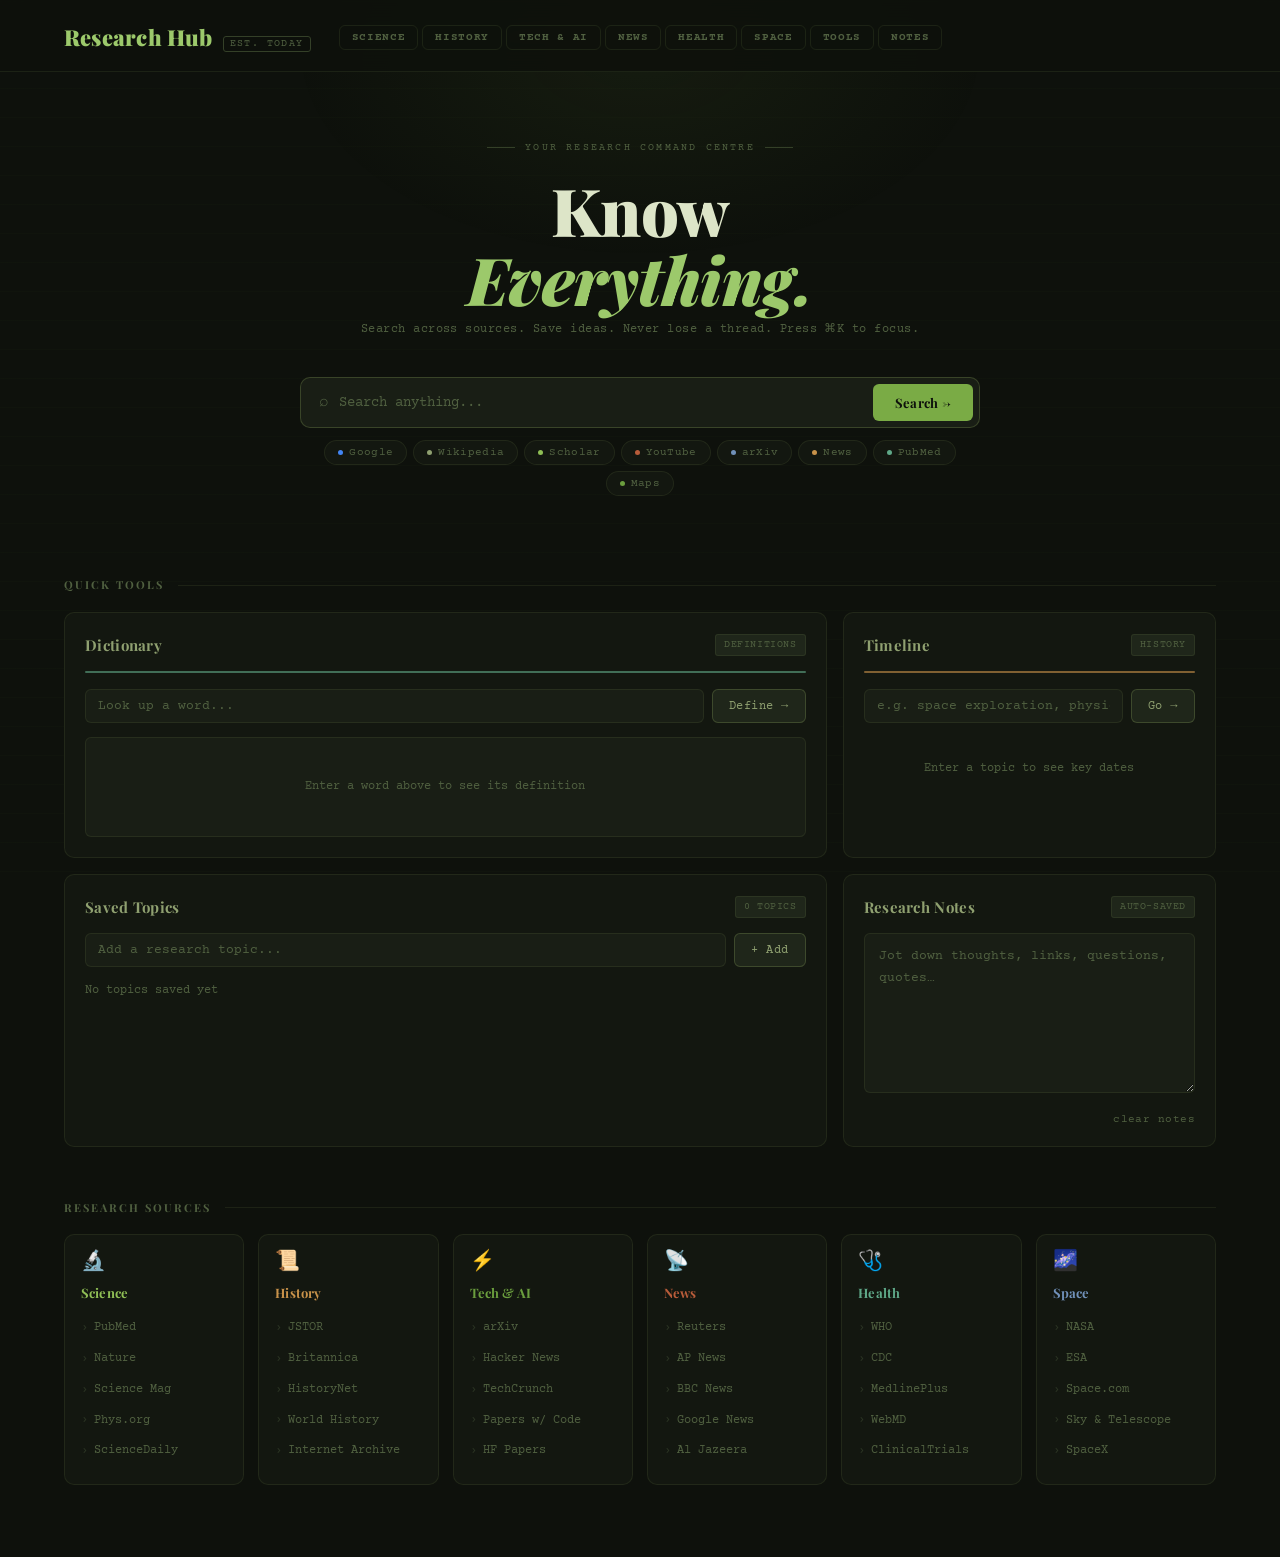
==== index.html @ 57d21c6d "BATMAN" ====
<!DOCTYPE html>
<html lang="en">
<head>
  <meta charset="UTF-8">
  <meta name="viewport" content="width=device-width, initial-scale=1.0">
  <title>Research Hub</title>
  <link rel="stylesheet" href="style.css">
</head>
<body>

  <!-- ══════════════════════════════════════
       HEADER
  ══════════════════════════════════════ -->
  <header>
    <div class="container">
      <div class="header-inner">

        <div class="logo">
          <span class="logo-text">Research Hub</span>
          <span class="logo-stamp">est. today</span>
        </div>

        <nav class="cat-tabs">
          <button class="cat-tab" data-cat="science" onclick="scrollToSection('science', event)">Science</button>
          <button class="cat-tab" data-cat="history" onclick="scrollToSection('history', event)">History</button>
          <button class="cat-tab" data-cat="tech"    onclick="scrollToSection('tech', event)">Tech & AI</button>
          <button class="cat-tab" data-cat="news"    onclick="scrollToSection('news', event)">News</button>
          <button class="cat-tab" data-cat="health"  onclick="scrollToSection('health', event)">Health</button>
          <button class="cat-tab" data-cat="space"   onclick="scrollToSection('space', event)">Space</button>
          <button class="cat-tab"                    onclick="scrollToSection('tools', event)">Tools</button>
          <button class="cat-tab"                    onclick="scrollToSection('notes', event)">Notes</button>
        </nav>

      </div>
    </div>
  </header>


  <!-- ══════════════════════════════════════
       HERO / SEARCH
  ══════════════════════════════════════ -->
  <section class="hero">
    <div class="container">

      <p class="hero-eyebrow">your research command centre</p>

      <h1 class="hero-title">
        Know<br><em>Everything.</em>
      </h1>

      <p class="hero-sub">Search across sources. Save ideas. Never lose a thread. Press ⌘K to focus.</p>

      <div class="search-wrap">

        <div class="search-bar">
          <span class="search-icon">⌕</span>
          <input
            type="text"
            id="main-search"
            placeholder="Search anything..."
            autocomplete="off"
            onkeydown="if(event.key==='Enter') launchSearch(this.value)"
          >
          <button class="search-btn" onclick="launchSearch(document.getElementById('main-search').value)">
            Search →
          </button>
        </div>

        <div class="source-launcher">
          <button class="src-btn" onclick="searchSource('google', document.getElementById('main-search').value)">
            <span class="dot" style="background:#4285f4"></span> Google
          </button>
          <button class="src-btn" onclick="searchSource('wikipedia', document.getElementById('main-search').value)">
            <span class="dot" style="background:#8fa070"></span> Wikipedia
          </button>
          <button class="src-btn" onclick="searchSource('scholar', document.getElementById('main-search').value)">
            <span class="dot" style="background:var(--science)"></span> Scholar
          </button>
          <button class="src-btn" onclick="searchSource('youtube', document.getElementById('main-search').value)">
            <span class="dot" style="background:var(--news)"></span> YouTube
          </button>
          <button class="src-btn" onclick="searchSource('arxiv', document.getElementById('main-search').value)">
            <span class="dot" style="background:var(--space)"></span> arXiv
          </button>
          <button class="src-btn" onclick="searchSource('news', document.getElementById('main-search').value)">
            <span class="dot" style="background:var(--history)"></span> News
          </button>
          <button class="src-btn" onclick="searchSource('pubmed', document.getElementById('main-search').value)">
            <span class="dot" style="background:var(--health)"></span> PubMed
          </button>
          <button class="src-btn" onclick="searchSource('maps', document.getElementById('main-search').value)">
            <span class="dot" style="background:var(--tech)"></span> Maps
          </button>
        </div>

      </div>
    </div>
  </section>


  <!-- ══════════════════════════════════════
       MAIN CONTENT
  ══════════════════════════════════════ -->
  <div class="container">

    <!-- ── QUICK TOOLS ── -->
    <div class="section-label" id="tools">Quick Tools</div>

    <div class="main-grid">

      <!-- Dictionary -->
      <div class="card" style="grid-column: span 2">
        <div class="card-header">
          <span class="card-title">Dictionary</span>
          <span class="card-badge">definitions</span>
        </div>
        <div class="accent-bar" style="background: var(--health)"></div>

        <div class="dict-input-row">
          <input
            type="text"
            class="tool-input"
            id="dict-input"
            placeholder="Look up a word..."
            onkeydown="if(event.key==='Enter') lookupWord()"
          >
          <button class="tool-btn" onclick="lookupWord()">Define →</button>
        </div>

        <div class="dict-result" id="dict-result">
          <div class="placeholder">Enter a word above to see its definition</div>
        </div>
      </div>

      <!-- Timeline -->
      <div class="card">
        <div class="card-header">
          <span class="card-title">Timeline</span>
          <span class="card-badge">history</span>
        </div>
        <div class="accent-bar" style="background: var(--history)"></div>

        <div class="timeline-input-row">
          <input
            type="text"
            class="tool-input"
            id="tl-input"
            placeholder="e.g. space exploration, physics…"
            onkeydown="if(event.key==='Enter') loadTimeline()"
          >
          <button class="tool-btn" onclick="loadTimeline()">Go →</button>
        </div>

        <div id="tl-result">
          <div style="font-size:12px;color:var(--text3);text-align:center;padding:22px 0">
            Enter a topic to see key dates
          </div>
        </div>
      </div>

      <!-- Saved Topics -->
      <div class="card" style="grid-column: span 2" id="topics-card">
        <div class="card-header">
          <span class="card-title">Saved Topics</span>
          <span class="card-badge" id="topics-count">0 topics</span>
        </div>

        <div class="topic-input-row">
          <input
            type="text"
            class="tool-input"
            id="topic-input"
            placeholder="Add a research topic..."
          >
          <button class="tool-btn" onclick="addTopic()">+ Add</button>
        </div>

        <div class="topics-list" id="topics-list">
          <span style="font-size:12px;color:var(--text3)">No topics saved yet</span>
        </div>
      </div>

      <!-- Notes -->
      <div class="card" id="notes">
        <div class="card-header">
          <span class="card-title">Research Notes</span>
          <span class="card-badge">auto-saved</span>
        </div>

        <textarea
          id="notes-area"
          placeholder="Jot down thoughts, links, questions, quotes…"
        ></textarea>

        <div class="notes-footer">
          <span class="notes-status" id="notes-status"></span>
          <button class="clear-btn" onclick="clearNotes()">clear notes</button>
        </div>
      </div>

    </div><!-- end main-grid -->


    <!-- ── RESEARCH SOURCES ── -->
    <div class="section-label" id="science">Research Sources</div>

    <div class="main-grid">
      <div class="sources-row">

        <!-- Science & Biology -->
        <div class="cat-card" id="science-card">
          <div class="cat-card-icon">🔬</div>
          <div class="cat-card-name" style="color:var(--science)">Science</div>
          <div class="cat-card-links">
            <a class="cat-link" href="https://pubmed.ncbi.nlm.nih.gov" target="_blank">PubMed</a>
            <a class="cat-link" href="https://www.nature.com"           target="_blank">Nature</a>
            <a class="cat-link" href="https://www.science.org"          target="_blank">Science Mag</a>
            <a class="cat-link" href="https://phys.org"                 target="_blank">Phys.org</a>
            <a class="cat-link" href="https://www.sciencedaily.com"     target="_blank">ScienceDaily</a>
          </div>
        </div>

        <!-- History & Culture -->
        <div class="cat-card" id="history">
          <div class="cat-card-icon">📜</div>
          <div class="cat-card-name" style="color:var(--history)">History</div>
          <div class="cat-card-links">
            <a class="cat-link" href="https://www.jstor.org"          target="_blank">JSTOR</a>
            <a class="cat-link" href="https://www.britannica.com"     target="_blank">Britannica</a>
            <a class="cat-link" href="https://www.historynet.com"     target="_blank">HistoryNet</a>
            <a class="cat-link" href="https://www.worldhistory.org"   target="_blank">World History</a>
            <a class="cat-link" href="https://archive.org"            target="_blank">Internet Archive</a>
          </div>
        </div>

        <!-- Tech & AI -->
        <div class="cat-card" id="tech">
          <div class="cat-card-icon">⚡</div>
          <div class="cat-card-name" style="color:var(--tech)">Tech & AI</div>
          <div class="cat-card-links">
            <a class="cat-link" href="https://arxiv.org"                    target="_blank">arXiv</a>
            <a class="cat-link" href="https://news.ycombinator.com"         target="_blank">Hacker News</a>
            <a class="cat-link" href="https://techcrunch.com"               target="_blank">TechCrunch</a>
            <a class="cat-link" href="https://paperswithcode.com"           target="_blank">Papers w/ Code</a>
            <a class="cat-link" href="https://huggingface.co/papers"        target="_blank">HF Papers</a>
          </div>
        </div>

        <!-- News -->
        <div class="cat-card" id="news">
          <div class="cat-card-icon">📡</div>
          <div class="cat-card-name" style="color:var(--news)">News</div>
          <div class="cat-card-links">
            <a class="cat-link" href="https://www.reuters.com"    target="_blank">Reuters</a>
            <a class="cat-link" href="https://apnews.com"         target="_blank">AP News</a>
            <a class="cat-link" href="https://www.bbc.com/news"   target="_blank">BBC News</a>
            <a class="cat-link" href="https://news.google.com"    target="_blank">Google News</a>
            <a class="cat-link" href="https://www.aljazeera.com"  target="_blank">Al Jazeera</a>
          </div>
        </div>

        <!-- Health & Medicine -->
        <div class="cat-card" id="health">
          <div class="cat-card-icon">🩺</div>
          <div class="cat-card-name" style="color:var(--health)">Health</div>
          <div class="cat-card-links">
            <a class="cat-link" href="https://www.who.int"          target="_blank">WHO</a>
            <a class="cat-link" href="https://www.cdc.gov"          target="_blank">CDC</a>
            <a class="cat-link" href="https://medlineplus.gov"      target="_blank">MedlinePlus</a>
            <a class="cat-link" href="https://www.webmd.com"        target="_blank">WebMD</a>
            <a class="cat-link" href="https://clinicaltrials.gov"   target="_blank">ClinicalTrials</a>
          </div>
        </div>

        <!-- Space & Astronomy -->
        <div class="cat-card" id="space">
          <div class="cat-card-icon">🌌</div>
          <div class="cat-card-name" style="color:var(--space)">Space</div>
          <div class="cat-card-links">
            <a class="cat-link" href="https://www.nasa.gov"            target="_blank">NASA</a>
            <a class="cat-link" href="https://www.esa.int"             target="_blank">ESA</a>
            <a class="cat-link" href="https://www.space.com"           target="_blank">Space.com</a>
            <a class="cat-link" href="https://skyandtelescope.org"     target="_blank">Sky & Telescope</a>
            <a class="cat-link" href="https://www.spacex.com"          target="_blank">SpaceX</a>
          </div>
        </div>

      </div>
    </div><!-- end sources row -->

    <div class="page-end"></div>

  </div><!-- end .container -->


  <!-- Scroll to top -->
  <button id="scroll-top" onclick="window.scrollTo({top:0,behavior:'smooth'})">↑</button>

  <script src="main.js"></script>
</body>
</html>
---- style.css ----
/* ═══════════════════════════════════════════
   Research Hub — style.css
   Vintage Green / Earth Tone Theme
═══════════════════════════════════════════ */

@import url('https://fonts.googleapis.com/css2?family=Playfair+Display:wght@400;600;700;900&family=Courier+Prime:wght@400;700&display=swap');

:root {
  /* Backgrounds — deep forest earth */
  --bg:      #0e110c;
  --bg2:     #131710;
  --bg3:     #191e15;
  --bg4:     #1f261a;
  --bg5:     #252d1f;

  /* Borders */
  --border:        rgba(139,167,90,0.12);
  --border-bright: rgba(139,167,90,0.28);
  --border-warm:   rgba(180,140,80,0.22);

  /* Text */
  --text:   #dde5c8;
  --text2:  #8fa070;
  --text3:  #506040;
  --text4:  #344028;

  /* Accent — moss green primary */
  --accent:      #7aab45;
  --accent2:     #9cc96b;
  --accent-dim:  rgba(122,171,69,0.14);
  --accent-glow: rgba(122,171,69,0.08);

  /* Category earth tones */
  --science: #8fbe55;   /* fresh leaf green */
  --history: #c8924a;   /* burnt sienna */
  --tech:    #6b9e3e;   /* deep moss */
  --news:    #b85c3a;   /* terracotta */
  --health:  #5fa888;   /* sage teal */
  --space:   #7090b8;   /* dusty slate blue */

  /* Typography */
  --font-head: 'Playfair Display', Georgia, serif;
  --font-mono: 'Courier Prime', 'Courier New', monospace;

  /* Layout */
  --r: 6px;
  --r-lg: 10px;
}

/* ── RESET ── */
*, *::before, *::after {
  box-sizing: border-box;
  margin: 0;
  padding: 0;
}

html { scroll-behavior: smooth; }

body {
  background: var(--bg);
  color: var(--text);
  font-family: var(--font-mono);
  min-height: 100vh;
  overflow-x: hidden;
  line-height: 1.6;
}

/* Aged paper texture overlay */
body::before {
  content: '';
  position: fixed;
  inset: 0;
  background-image:
    repeating-linear-gradient(
      0deg,
      transparent,
      transparent 28px,
      rgba(122,171,69,0.025) 28px,
      rgba(122,171,69,0.025) 29px
    );
  pointer-events: none;
  z-index: 0;
}

/* Warm ambient glow */
body::after {
  content: '';
  position: fixed;
  top: -160px;
  left: 50%;
  transform: translateX(-50%);
  width: 700px;
  height: 420px;
  background: radial-gradient(ellipse, rgba(100,140,50,0.09) 0%, transparent 70%);
  pointer-events: none;
  z-index: 0;
}

.container {
  max-width: 1200px;
  margin: 0 auto;
  padding: 0 24px;
  position: relative;
  z-index: 1;
}


/* ══════════════════════════════════════════
   HEADER
══════════════════════════════════════════ */
header {
  padding: 20px 0 16px;
  border-bottom: 1px solid var(--border);
  position: sticky;
  top: 0;
  background: rgba(14,17,12,0.95);
  backdrop-filter: blur(16px);
  z-index: 100;
}

.header-inner {
  display: flex;
  align-items: center;
  gap: 28px;
}

.logo {
  display: flex;
  align-items: baseline;
  gap: 10px;
  flex-shrink: 0;
}

.logo-text {
  font-family: var(--font-head);
  font-size: 22px;
  font-weight: 900;
  color: var(--accent2);
  letter-spacing: 0.01em;
}

.logo-stamp {
  font-size: 10px;
  font-family: var(--font-mono);
  color: var(--text3);
  letter-spacing: 0.14em;
  text-transform: uppercase;
  border: 1px solid var(--text4);
  padding: 2px 6px;
  border-radius: 3px;
  line-height: 1;
}

.cat-tabs {
  display: flex;
  gap: 4px;
  flex-wrap: wrap;
  flex: 1;
}

.cat-tab {
  font-family: var(--font-mono);
  font-size: 11px;
  font-weight: 700;
  padding: 5px 12px;
  border-radius: var(--r);
  border: 1px solid var(--border);
  background: transparent;
  color: var(--text3);
  cursor: pointer;
  transition: all 0.18s;
  letter-spacing: 0.06em;
  text-transform: uppercase;
}

.cat-tab:hover {
  border-color: var(--border-bright);
  color: var(--text2);
}

.cat-tab.active {
  background: var(--accent-dim);
  border-color: var(--accent);
  color: var(--accent2);
}

.cat-tab[data-cat="science"].active { background: rgba(143,190,85,0.12); border-color: var(--science); color: var(--science); }
.cat-tab[data-cat="history"].active { background: rgba(200,146,74,0.12); border-color: var(--history); color: var(--history); }
.cat-tab[data-cat="tech"].active    { background: rgba(107,158,62,0.12);  border-color: var(--tech);    color: var(--tech); }
.cat-tab[data-cat="news"].active    { background: rgba(184,92,58,0.12);   border-color: var(--news);    color: var(--news); }
.cat-tab[data-cat="health"].active  { background: rgba(95,168,136,0.12);  border-color: var(--health);  color: var(--health); }
.cat-tab[data-cat="space"].active   { background: rgba(112,144,184,0.12); border-color: var(--space);   color: var(--space); }


/* ══════════════════════════════════════════
   HERO
══════════════════════════════════════════ */
.hero {
  padding: 60px 0 44px;
  text-align: center;
}

.hero-eyebrow {
  display: inline-flex;
  align-items: center;
  gap: 10px;
  font-size: 10px;
  letter-spacing: 0.22em;
  color: var(--text3);
  text-transform: uppercase;
  margin-bottom: 20px;
}

.hero-eyebrow::before,
.hero-eyebrow::after {
  content: '';
  display: block;
  width: 28px;
  height: 1px;
  background: var(--text4);
}

.hero-title {
  font-family: var(--font-head);
  font-size: clamp(36px, 5.5vw, 66px);
  font-weight: 900;
  line-height: 1.05;
  color: var(--text);
  letter-spacing: -0.5px;
  margin-bottom: 6px;
}

.hero-title em {
  font-style: italic;
  color: var(--accent2);
}

.hero-sub {
  font-size: 12px;
  color: var(--text3);
  margin-bottom: 38px;
  letter-spacing: 0.04em;
}

/* ── Search bar ── */
.search-wrap {
  max-width: 680px;
  margin: 0 auto;
}

.search-bar {
  display: flex;
  align-items: center;
  background: var(--bg3);
  border: 1px solid var(--border-bright);
  border-radius: var(--r-lg);
  padding: 6px 6px 6px 18px;
  gap: 10px;
  transition: border-color 0.2s, box-shadow 0.2s;
}

.search-bar:focus-within {
  border-color: var(--accent);
  box-shadow: 0 0 0 3px var(--accent-glow);
}

.search-icon {
  color: var(--text3);
  font-size: 16px;
  flex-shrink: 0;
}

#main-search {
  flex: 1;
  background: transparent;
  border: none;
  outline: none;
  font-family: var(--font-mono);
  font-size: 14px;
  color: var(--text);
  caret-color: var(--accent);
}

#main-search::placeholder { color: var(--text3); }

.search-btn {
  background: var(--accent);
  border: none;
  border-radius: var(--r);
  padding: 10px 22px;
  color: var(--bg);
  font-family: var(--font-head);
  font-size: 13px;
  font-weight: 700;
  cursor: pointer;
  transition: background 0.18s, transform 0.1s;
  letter-spacing: 0.02em;
}

.search-btn:hover  { background: var(--accent2); }
.search-btn:active { transform: scale(0.97); }

/* ── Source pill launcher ── */
.source-launcher {
  display: flex;
  flex-wrap: wrap;
  gap: 6px;
  justify-content: center;
  margin-top: 12px;
}

.src-btn {
  font-family: var(--font-mono);
  font-size: 11px;
  padding: 5px 13px;
  border-radius: 20px;
  border: 1px solid var(--border);
  background: var(--bg2);
  color: var(--text3);
  cursor: pointer;
  transition: all 0.15s;
  display: flex;
  align-items: center;
  gap: 6px;
  letter-spacing: 0.03em;
}

.src-btn:hover {
  border-color: var(--border-bright);
  color: var(--text2);
  background: var(--bg3);
}

.src-btn .dot {
  width: 5px;
  height: 5px;
  border-radius: 50%;
  flex-shrink: 0;
}


/* ══════════════════════════════════════════
   SECTION LABEL / DIVIDER
══════════════════════════════════════════ */
.section-label {
  font-family: var(--font-head);
  font-size: 11px;
  font-weight: 700;
  letter-spacing: 0.18em;
  text-transform: uppercase;
  color: var(--text3);
  padding: 36px 0 18px;
  display: flex;
  align-items: center;
  gap: 14px;
}

.section-label::after {
  content: '';
  flex: 1;
  height: 1px;
  background: var(--border);
}


/* ══════════════════════════════════════════
   GRID LAYOUT
══════════════════════════════════════════ */
.main-grid {
  display: grid;
  grid-template-columns: 1fr 1fr 1fr;
  gap: 16px;
  padding-bottom: 16px;
}

@media (max-width: 900px) { .main-grid { grid-template-columns: 1fr 1fr; } }
@media (max-width: 600px) { .main-grid { grid-template-columns: 1fr; } }

.sources-row {
  grid-column: 1 / -1;
  display: grid;
  grid-template-columns: repeat(6, 1fr);
  gap: 14px;
}

@media (max-width: 900px) { .sources-row { grid-template-columns: repeat(3, 1fr); } }
@media (max-width: 600px) { .sources-row { grid-template-columns: repeat(2, 1fr); } }


/* ══════════════════════════════════════════
   CARDS
══════════════════════════════════════════ */
.card {
  background: var(--bg2);
  border: 1px solid var(--border);
  border-radius: var(--r-lg);
  padding: 20px;
  transition: border-color 0.2s;
}

.card:hover { border-color: var(--border-bright); }

.card-header {
  display: flex;
  align-items: center;
  justify-content: space-between;
  margin-bottom: 14px;
}

.card-title {
  font-family: var(--font-head);
  font-size: 15px;
  font-weight: 700;
  color: var(--text2);
  letter-spacing: 0.02em;
}

.card-badge {
  font-family: var(--font-mono);
  font-size: 10px;
  padding: 2px 8px;
  border-radius: 3px;
  background: var(--bg4);
  color: var(--text3);
  letter-spacing: 0.06em;
  text-transform: uppercase;
  border: 1px solid var(--border);
}

.accent-bar {
  height: 2px;
  border-radius: 2px;
  margin-bottom: 16px;
  opacity: 0.6;
}


/* ══════════════════════════════════════════
   CATEGORY SOURCE CARDS
══════════════════════════════════════════ */
.cat-card {
  background: var(--bg2);
  border: 1px solid var(--border);
  border-radius: var(--r-lg);
  padding: 18px 16px;
  transition: border-color 0.2s, transform 0.15s;
}

.cat-card:hover {
  border-color: var(--border-bright);
  transform: translateY(-2px);
}

.cat-card-icon {
  font-size: 20px;
  margin-bottom: 10px;
  line-height: 1;
}

.cat-card-name {
  font-family: var(--font-head);
  font-size: 13px;
  font-weight: 700;
  margin-bottom: 10px;
  letter-spacing: 0.01em;
}

.cat-card-links {
  display: flex;
  flex-direction: column;
  gap: 2px;
}

.cat-link {
  font-size: 11.5px;
  color: var(--text3);
  text-decoration: none;
  display: flex;
  align-items: center;
  gap: 5px;
  padding: 4px 0;
  transition: color 0.15s;
  font-family: var(--font-mono);
}

.cat-link::before {
  content: '›';
  font-size: 13px;
  opacity: 0.4;
}

.cat-link:hover { color: var(--text2); }


/* ══════════════════════════════════════════
   TOOL INPUTS
══════════════════════════════════════════ */
.dict-input-row,
.timeline-input-row,
.topic-input-row {
  display: flex;
  gap: 8px;
  margin-bottom: 14px;
}

.timeline-input-row { flex-wrap: wrap; }

.tool-input {
  flex: 1;
  background: var(--bg3);
  border: 1px solid var(--border);
  border-radius: var(--r);
  padding: 9px 12px;
  font-family: var(--font-mono);
  font-size: 13px;
  color: var(--text);
  outline: none;
  transition: border-color 0.15s;
  caret-color: var(--accent);
}

.tool-input:focus { border-color: var(--accent); }
.tool-input::placeholder { color: var(--text3); }

.tool-btn {
  background: var(--bg4);
  border: 1px solid var(--border-bright);
  border-radius: var(--r);
  padding: 9px 16px;
  font-family: var(--font-mono);
  font-size: 12px;
  color: var(--text2);
  cursor: pointer;
  transition: all 0.15s;
  white-space: nowrap;
  letter-spacing: 0.04em;
}

.tool-btn:hover {
  border-color: var(--accent);
  color: var(--accent2);
  background: var(--bg5);
}


/* ══════════════════════════════════════════
   DICTIONARY
══════════════════════════════════════════ */
.dict-result {
  background: var(--bg3);
  border-radius: var(--r);
  padding: 16px;
  min-height: 100px;
  font-size: 12.5px;
  line-height: 1.75;
  color: var(--text2);
  border: 1px solid var(--border);
}

.dict-result .word-title {
  font-family: var(--font-head);
  font-size: 20px;
  font-weight: 700;
  color: var(--text);
  margin-bottom: 3px;
}

.dict-result .phonetic {
  font-size: 11px;
  color: var(--accent2);
  margin-bottom: 10px;
  letter-spacing: 0.06em;
  font-style: italic;
}

.dict-result .pos {
  font-size: 11px;
  color: var(--history);
  font-style: italic;
  margin-bottom: 4px;
  text-transform: uppercase;
  letter-spacing: 0.08em;
}

.dict-result .def {
  color: var(--text2);
  font-size: 12.5px;
  margin-bottom: 5px;
}

.dict-result .example {
  font-size: 11.5px;
  color: var(--text3);
  border-left: 2px solid var(--accent);
  padding-left: 10px;
  margin: 5px 0 10px;
  font-style: italic;
}

.dict-result .placeholder {
  color: var(--text3);
  font-size: 12px;
  text-align: center;
  padding: 22px 0;
}


/* ══════════════════════════════════════════
   TIMELINE
══════════════════════════════════════════ */
.tl-item {
  display: flex;
  gap: 16px;
  padding: 10px 0;
  border-bottom: 1px solid var(--border);
  animation: fadeUp 0.3s ease both;
}

.tl-item:last-child { border-bottom: none; }

@keyframes fadeUp {
  from { opacity: 0; transform: translateY(8px); }
  to   { opacity: 1; transform: translateY(0); }
}

.tl-year {
  font-family: var(--font-head);
  font-size: 13px;
  font-weight: 700;
  color: var(--history);
  min-width: 48px;
  flex-shrink: 0;
  padding-top: 1px;
}

.tl-event {
  font-size: 12px;
  color: var(--text2);
  line-height: 1.55;
}


/* ══════════════════════════════════════════
   NOTES
══════════════════════════════════════════ */
#notes-area {
  width: 100%;
  background: var(--bg3);
  border: 1px solid var(--border);
  border-radius: var(--r);
  padding: 12px 14px;
  font-family: var(--font-mono);
  font-size: 12.5px;
  color: var(--text);
  line-height: 1.75;
  resize: vertical;
  min-height: 160px;
  outline: none;
  transition: border-color 0.15s;
  caret-color: var(--accent);
}

#notes-area:focus { border-color: var(--accent); }
#notes-area::placeholder { color: var(--text3); }

.notes-footer {
  display: flex;
  justify-content: space-between;
  align-items: center;
  margin-top: 10px;
}

.notes-status {
  font-size: 11px;
  color: var(--text3);
  font-family: var(--font-mono);
  letter-spacing: 0.04em;
}

.notes-status.saved { color: var(--science); }

.clear-btn {
  font-size: 11px;
  color: var(--text3);
  background: none;
  border: none;
  cursor: pointer;
  font-family: var(--font-mono);
  padding: 0;
  transition: color 0.15s;
  letter-spacing: 0.04em;
}

.clear-btn:hover { color: var(--news); }


/* ══════════════════════════════════════════
   SAVED TOPICS
══════════════════════════════════════════ */
.topics-list {
  display: flex;
  flex-wrap: wrap;
  gap: 7px;
  min-height: 36px;
}

.topic-chip {
  display: flex;
  align-items: center;
  gap: 6px;
  padding: 5px 8px 5px 12px;
  border-radius: 20px;
  border: 1px solid var(--border-warm);
  background: var(--bg3);
  font-size: 12px;
  color: var(--text2);
  animation: fadeUp 0.2s ease both;
  font-family: var(--font-mono);
}

.topic-chip span { cursor: pointer; }
.topic-chip span:hover { color: var(--accent2); }

.topic-chip button {
  background: none;
  border: none;
  color: var(--text3);
  cursor: pointer;
  font-size: 14px;
  line-height: 1;
  padding: 0;
  transition: color 0.15s;
  font-family: var(--font-mono);
}

.topic-chip button:hover { color: var(--news); }


/* ══════════════════════════════════════════
   LOADING SPINNER
══════════════════════════════════════════ */
.loading {
  display: flex;
  align-items: center;
  justify-content: center;
  gap: 8px;
  padding: 28px 0;
  color: var(--text3);
  font-size: 12px;
}

.spinner {
  width: 14px;
  height: 14px;
  border: 2px solid var(--border);
  border-top-color: var(--accent);
  border-radius: 50%;
  animation: spin 0.7s linear infinite;
}

@keyframes spin { to { transform: rotate(360deg); } }


/* ══════════════════════════════════════════
   SCROLL TO TOP
══════════════════════════════════════════ */
#scroll-top {
  position: fixed;
  bottom: 24px;
  right: 24px;
  width: 38px;
  height: 38px;
  background: var(--bg3);
  border: 1px solid var(--border-bright);
  border-radius: 50%;
  color: var(--text2);
  cursor: pointer;
  display: none;
  align-items: center;
  justify-content: center;
  font-size: 16px;
  z-index: 99;
  transition: all 0.15s;
  font-family: var(--font-mono);
}

#scroll-top:hover {
  background: var(--bg4);
  color: var(--accent2);
  border-color: var(--accent);
}

#scroll-top.show { display: flex; }

/* ══════════════════════════════════════════
   SPACER
══════════════════════════════════════════ */
.page-end { height: 56px; }
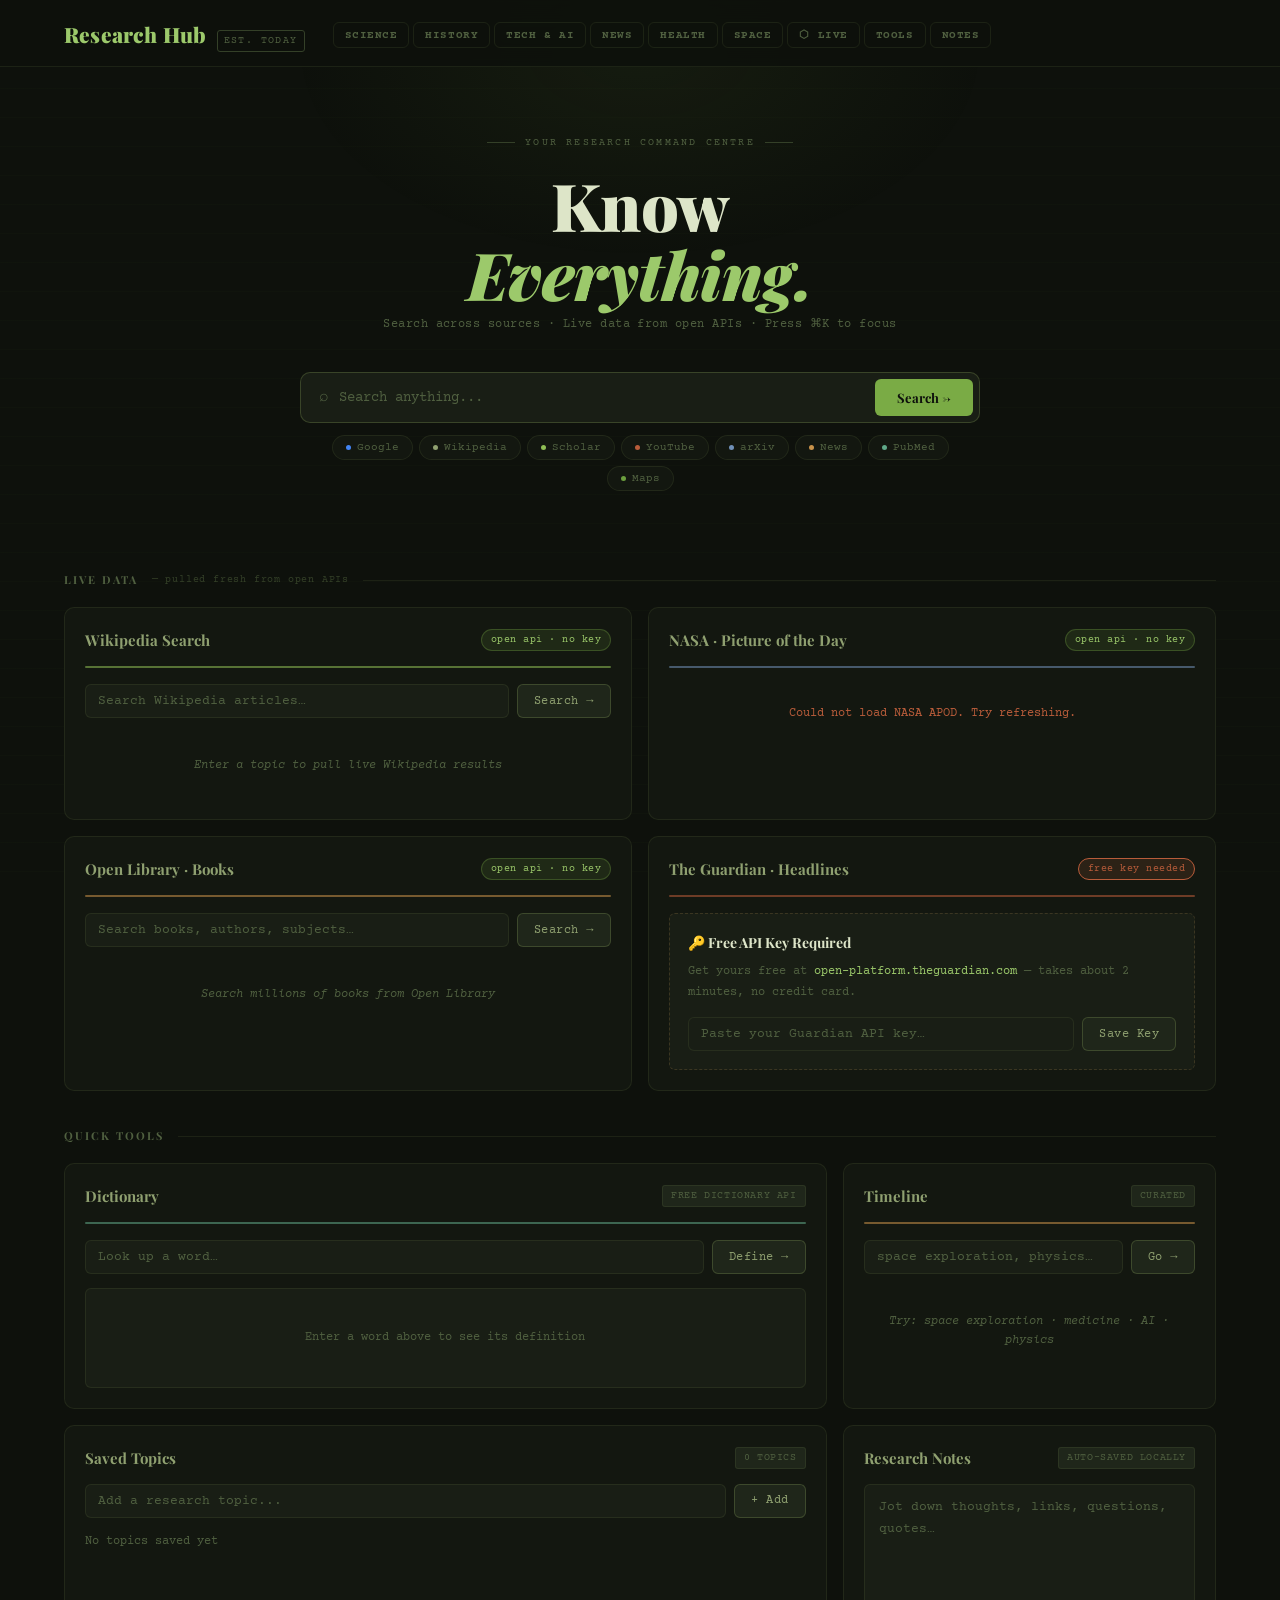
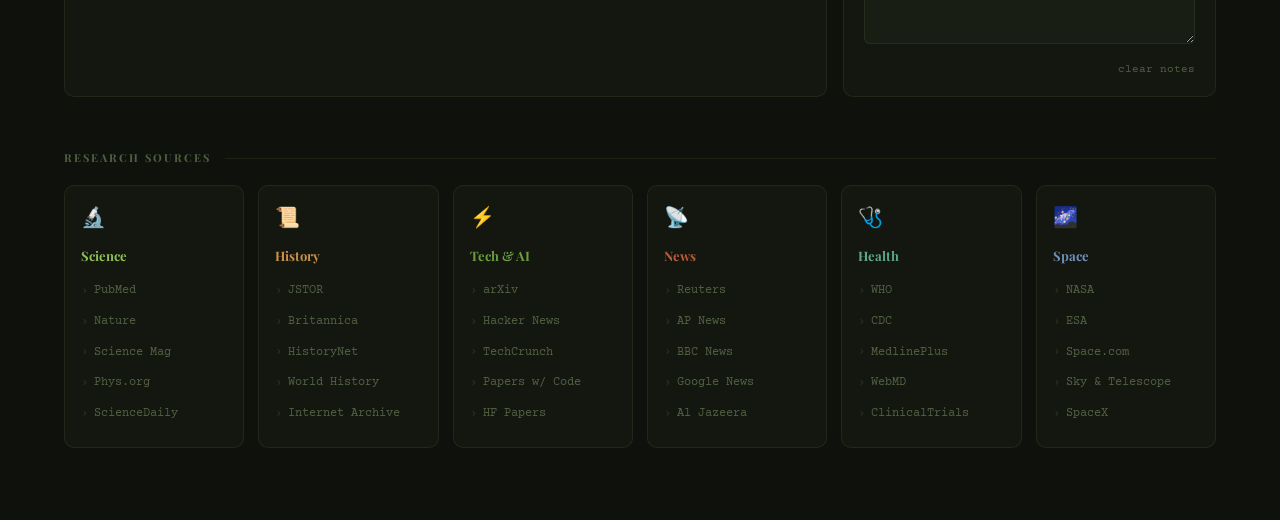
==== commit 8335ba9f: "feat: add api" ====
--- a/index.html
+++ b/index.html
@@ -14,23 +14,21 @@
   <header>
     <div class="container">
       <div class="header-inner">
-
         <div class="logo">
           <span class="logo-text">Research Hub</span>
           <span class="logo-stamp">est. today</span>
         </div>
-
         <nav class="cat-tabs">
-          <button class="cat-tab" data-cat="science" onclick="scrollToSection('science', event)">Science</button>
-          <button class="cat-tab" data-cat="history" onclick="scrollToSection('history', event)">History</button>
-          <button class="cat-tab" data-cat="tech"    onclick="scrollToSection('tech', event)">Tech & AI</button>
-          <button class="cat-tab" data-cat="news"    onclick="scrollToSection('news', event)">News</button>
-          <button class="cat-tab" data-cat="health"  onclick="scrollToSection('health', event)">Health</button>
-          <button class="cat-tab" data-cat="space"   onclick="scrollToSection('space', event)">Space</button>
+          <button class="cat-tab" data-cat="science" onclick="scrollToSection('science-src', event)">Science</button>
+          <button class="cat-tab" data-cat="history" onclick="scrollToSection('history-src', event)">History</button>
+          <button class="cat-tab" data-cat="tech"    onclick="scrollToSection('tech-src', event)">Tech & AI</button>
+          <button class="cat-tab" data-cat="news"    onclick="scrollToSection('news-src', event)">News</button>
+          <button class="cat-tab" data-cat="health"  onclick="scrollToSection('health-src', event)">Health</button>
+          <button class="cat-tab" data-cat="space"   onclick="scrollToSection('space-src', event)">Space</button>
+          <button class="cat-tab"                    onclick="scrollToSection('live-apis', event)">⬡ Live</button>
           <button class="cat-tab"                    onclick="scrollToSection('tools', event)">Tools</button>
           <button class="cat-tab"                    onclick="scrollToSection('notes', event)">Notes</button>
         </nav>
-
       </div>
     </div>
   </header>
@@ -41,92 +39,162 @@
   ══════════════════════════════════════ -->
   <section class="hero">
     <div class="container">
-
       <p class="hero-eyebrow">your research command centre</p>
-
-      <h1 class="hero-title">
-        Know<br><em>Everything.</em>
-      </h1>
-
-      <p class="hero-sub">Search across sources. Save ideas. Never lose a thread. Press ⌘K to focus.</p>
+      <h1 class="hero-title">Know<br><em>Everything.</em></h1>
+      <p class="hero-sub">Search across sources · Live data from open APIs · Press ⌘K to focus</p>
 
       <div class="search-wrap">
-
         <div class="search-bar">
           <span class="search-icon">⌕</span>
-          <input
-            type="text"
-            id="main-search"
-            placeholder="Search anything..."
-            autocomplete="off"
-            onkeydown="if(event.key==='Enter') launchSearch(this.value)"
-          >
-          <button class="search-btn" onclick="launchSearch(document.getElementById('main-search').value)">
-            Search →
-          </button>
-        </div>
-
+          <input type="text" id="main-search" placeholder="Search anything..." autocomplete="off"
+            onkeydown="if(event.key==='Enter') launchSearch(this.value)">
+          <button class="search-btn" onclick="launchSearch(document.getElementById('main-search').value)">Search →</button>
+        </div>
         <div class="source-launcher">
-          <button class="src-btn" onclick="searchSource('google', document.getElementById('main-search').value)">
-            <span class="dot" style="background:#4285f4"></span> Google
-          </button>
-          <button class="src-btn" onclick="searchSource('wikipedia', document.getElementById('main-search').value)">
-            <span class="dot" style="background:#8fa070"></span> Wikipedia
-          </button>
-          <button class="src-btn" onclick="searchSource('scholar', document.getElementById('main-search').value)">
-            <span class="dot" style="background:var(--science)"></span> Scholar
-          </button>
-          <button class="src-btn" onclick="searchSource('youtube', document.getElementById('main-search').value)">
-            <span class="dot" style="background:var(--news)"></span> YouTube
-          </button>
-          <button class="src-btn" onclick="searchSource('arxiv', document.getElementById('main-search').value)">
-            <span class="dot" style="background:var(--space)"></span> arXiv
-          </button>
-          <button class="src-btn" onclick="searchSource('news', document.getElementById('main-search').value)">
-            <span class="dot" style="background:var(--history)"></span> News
-          </button>
-          <button class="src-btn" onclick="searchSource('pubmed', document.getElementById('main-search').value)">
-            <span class="dot" style="background:var(--health)"></span> PubMed
-          </button>
-          <button class="src-btn" onclick="searchSource('maps', document.getElementById('main-search').value)">
-            <span class="dot" style="background:var(--tech)"></span> Maps
-          </button>
-        </div>
-
+          <button class="src-btn" onclick="searchSource('google',    getQ())"><span class="dot" style="background:#4285f4"></span>Google</button>
+          <button class="src-btn" onclick="searchSource('wikipedia', getQ())"><span class="dot" style="background:#8fa070"></span>Wikipedia</button>
+          <button class="src-btn" onclick="searchSource('scholar',   getQ())"><span class="dot" style="background:var(--science)"></span>Scholar</button>
+          <button class="src-btn" onclick="searchSource('youtube',   getQ())"><span class="dot" style="background:var(--news)"></span>YouTube</button>
+          <button class="src-btn" onclick="searchSource('arxiv',     getQ())"><span class="dot" style="background:var(--space)"></span>arXiv</button>
+          <button class="src-btn" onclick="searchSource('news',      getQ())"><span class="dot" style="background:var(--history)"></span>News</button>
+          <button class="src-btn" onclick="searchSource('pubmed',    getQ())"><span class="dot" style="background:var(--health)"></span>PubMed</button>
+          <button class="src-btn" onclick="searchSource('maps',      getQ())"><span class="dot" style="background:var(--tech)"></span>Maps</button>
+        </div>
       </div>
     </div>
   </section>
 
 
-  <!-- ══════════════════════════════════════
-       MAIN CONTENT
-  ══════════════════════════════════════ -->
   <div class="container">
 
-    <!-- ── QUICK TOOLS ── -->
+    <!-- ══════════════════════════════════════
+         LIVE API SECTION
+    ══════════════════════════════════════ -->
+    <div class="section-label" id="live-apis">
+      Live Data <span class="section-sub">— pulled fresh from open APIs</span>
+    </div>
+
+    <!-- Row 1: Wikipedia + NASA -->
+    <div class="api-row-2">
+
+      <!-- Wikipedia -->
+      <div class="card" id="wiki-card">
+        <div class="card-header">
+          <span class="card-title">Wikipedia Search</span>
+          <span class="api-pill">open api · no key</span>
+        </div>
+        <div class="accent-bar" style="background:var(--science)"></div>
+        <div class="dict-input-row">
+          <input type="text" class="tool-input" id="wiki-input"
+            placeholder="Search Wikipedia articles…"
+            onkeydown="if(event.key==='Enter') searchWikipedia()">
+          <button class="tool-btn" onclick="searchWikipedia()">Search →</button>
+        </div>
+        <div id="wiki-results">
+          <div class="api-empty">Enter a topic to pull live Wikipedia results</div>
+        </div>
+      </div>
+
+      <!-- NASA APOD -->
+      <div class="card" id="nasa-card">
+        <div class="card-header">
+          <span class="card-title">NASA · Picture of the Day</span>
+          <span class="api-pill">open api · no key</span>
+        </div>
+        <div class="accent-bar" style="background:var(--space)"></div>
+        <div id="nasa-apod">
+          <div class="loading"><div class="spinner"></div> Fetching from NASA…</div>
+        </div>
+      </div>
+
+    </div>
+
+    <!-- Row 2: Open Library + Guardian -->
+    <div class="api-row-2" style="margin-top:16px">
+
+      <!-- Open Library -->
+      <div class="card" id="books-card">
+        <div class="card-header">
+          <span class="card-title">Open Library · Books</span>
+          <span class="api-pill">open api · no key</span>
+        </div>
+        <div class="accent-bar" style="background:var(--history)"></div>
+        <div class="dict-input-row">
+          <input type="text" class="tool-input" id="books-input"
+            placeholder="Search books, authors, subjects…"
+            onkeydown="if(event.key==='Enter') searchBooks()">
+          <button class="tool-btn" onclick="searchBooks()">Search →</button>
+        </div>
+        <div id="books-results">
+          <div class="api-empty">Search millions of books from Open Library</div>
+        </div>
+      </div>
+
+      <!-- The Guardian -->
+      <div class="card" id="guardian-card">
+        <div class="card-header">
+          <span class="card-title">The Guardian · Headlines</span>
+          <span class="api-pill" id="guardian-pill" style="background:rgba(184,92,58,0.15);color:var(--news);border-color:var(--news)">free key needed</span>
+        </div>
+        <div class="accent-bar" style="background:var(--news)"></div>
+
+        <!-- Key setup -->
+        <div id="guardian-setup">
+          <div class="setup-banner">
+            <p class="setup-title">🔑 Free API Key Required</p>
+            <p class="setup-desc">
+              Get yours free at
+              <a href="https://open-platform.theguardian.com/access/" target="_blank">
+                open-platform.theguardian.com
+              </a>
+              — takes about 2 minutes, no credit card.
+            </p>
+            <div class="setup-input-row">
+              <input type="text" class="tool-input" id="guardian-key-input"
+                placeholder="Paste your Guardian API key…">
+              <button class="tool-btn" onclick="saveGuardianKey()">Save Key</button>
+            </div>
+          </div>
+        </div>
+
+        <!-- Search (shown after key saved) -->
+        <div id="guardian-search" style="display:none">
+          <div class="dict-input-row">
+            <input type="text" class="tool-input" id="guardian-input"
+              placeholder="Search news topic…"
+              onkeydown="if(event.key==='Enter') searchGuardian()">
+            <button class="tool-btn" onclick="searchGuardian()">Search →</button>
+            <button class="tool-btn tool-btn-icon" onclick="clearGuardianKey()" title="Remove key">✕</button>
+          </div>
+          <div id="guardian-results">
+            <div class="api-empty">Search The Guardian for live headlines</div>
+          </div>
+        </div>
+
+      </div>
+    </div><!-- end row 2 -->
+
+
+    <!-- ══════════════════════════════════════
+         QUICK TOOLS
+    ══════════════════════════════════════ -->
     <div class="section-label" id="tools">Quick Tools</div>
 
     <div class="main-grid">
 
       <!-- Dictionary -->
-      <div class="card" style="grid-column: span 2">
+      <div class="card" style="grid-column:span 2">
         <div class="card-header">
           <span class="card-title">Dictionary</span>
-          <span class="card-badge">definitions</span>
-        </div>
-        <div class="accent-bar" style="background: var(--health)"></div>
-
+          <span class="card-badge">free dictionary api</span>
+        </div>
+        <div class="accent-bar" style="background:var(--health)"></div>
         <div class="dict-input-row">
-          <input
-            type="text"
-            class="tool-input"
-            id="dict-input"
-            placeholder="Look up a word..."
-            onkeydown="if(event.key==='Enter') lookupWord()"
-          >
+          <input type="text" class="tool-input" id="dict-input"
+            placeholder="Look up a word…"
+            onkeydown="if(event.key==='Enter') lookupWord()">
           <button class="tool-btn" onclick="lookupWord()">Define →</button>
         </div>
-
         <div class="dict-result" id="dict-result">
           <div class="placeholder">Enter a word above to see its definition</div>
         </div>
@@ -136,45 +204,31 @@
       <div class="card">
         <div class="card-header">
           <span class="card-title">Timeline</span>
-          <span class="card-badge">history</span>
-        </div>
-        <div class="accent-bar" style="background: var(--history)"></div>
-
+          <span class="card-badge">curated</span>
+        </div>
+        <div class="accent-bar" style="background:var(--history)"></div>
         <div class="timeline-input-row">
-          <input
-            type="text"
-            class="tool-input"
-            id="tl-input"
-            placeholder="e.g. space exploration, physics…"
-            onkeydown="if(event.key==='Enter') loadTimeline()"
-          >
+          <input type="text" class="tool-input" id="tl-input"
+            placeholder="space exploration, physics…"
+            onkeydown="if(event.key==='Enter') loadTimeline()">
           <button class="tool-btn" onclick="loadTimeline()">Go →</button>
         </div>
-
         <div id="tl-result">
-          <div style="font-size:12px;color:var(--text3);text-align:center;padding:22px 0">
-            Enter a topic to see key dates
-          </div>
+          <div class="api-empty">Try: space exploration · medicine · AI · physics</div>
         </div>
       </div>
 
       <!-- Saved Topics -->
-      <div class="card" style="grid-column: span 2" id="topics-card">
+      <div class="card" style="grid-column:span 2" id="topics-card">
         <div class="card-header">
           <span class="card-title">Saved Topics</span>
           <span class="card-badge" id="topics-count">0 topics</span>
         </div>
-
         <div class="topic-input-row">
-          <input
-            type="text"
-            class="tool-input"
-            id="topic-input"
-            placeholder="Add a research topic..."
-          >
+          <input type="text" class="tool-input" id="topic-input"
+            placeholder="Add a research topic...">
           <button class="tool-btn" onclick="addTopic()">+ Add</button>
         </div>
-
         <div class="topics-list" id="topics-list">
           <span style="font-size:12px;color:var(--text3)">No topics saved yet</span>
         </div>
@@ -184,31 +238,28 @@
       <div class="card" id="notes">
         <div class="card-header">
           <span class="card-title">Research Notes</span>
-          <span class="card-badge">auto-saved</span>
-        </div>
-
-        <textarea
-          id="notes-area"
-          placeholder="Jot down thoughts, links, questions, quotes…"
-        ></textarea>
-
+          <span class="card-badge">auto-saved locally</span>
+        </div>
+        <textarea id="notes-area"
+          placeholder="Jot down thoughts, links, questions, quotes…"></textarea>
         <div class="notes-footer">
           <span class="notes-status" id="notes-status"></span>
           <button class="clear-btn" onclick="clearNotes()">clear notes</button>
         </div>
       </div>
 
-    </div><!-- end main-grid -->
-
-
-    <!-- ── RESEARCH SOURCES ── -->
-    <div class="section-label" id="science">Research Sources</div>
+    </div>
+
+
+    <!-- ══════════════════════════════════════
+         SOURCE CARDS
+    ══════════════════════════════════════ -->
+    <div class="section-label">Research Sources</div>
 
     <div class="main-grid">
       <div class="sources-row">
 
-        <!-- Science & Biology -->
-        <div class="cat-card" id="science-card">
+        <div class="cat-card" id="science-src">
           <div class="cat-card-icon">🔬</div>
           <div class="cat-card-name" style="color:var(--science)">Science</div>
           <div class="cat-card-links">
@@ -220,80 +271,73 @@
           </div>
         </div>
 
-        <!-- History & Culture -->
-        <div class="cat-card" id="history">
+        <div class="cat-card" id="history-src">
           <div class="cat-card-icon">📜</div>
           <div class="cat-card-name" style="color:var(--history)">History</div>
           <div class="cat-card-links">
-            <a class="cat-link" href="https://www.jstor.org"          target="_blank">JSTOR</a>
-            <a class="cat-link" href="https://www.britannica.com"     target="_blank">Britannica</a>
-            <a class="cat-link" href="https://www.historynet.com"     target="_blank">HistoryNet</a>
-            <a class="cat-link" href="https://www.worldhistory.org"   target="_blank">World History</a>
-            <a class="cat-link" href="https://archive.org"            target="_blank">Internet Archive</a>
-          </div>
-        </div>
-
-        <!-- Tech & AI -->
-        <div class="cat-card" id="tech">
+            <a class="cat-link" href="https://www.jstor.org"         target="_blank">JSTOR</a>
+            <a class="cat-link" href="https://www.britannica.com"    target="_blank">Britannica</a>
+            <a class="cat-link" href="https://www.historynet.com"    target="_blank">HistoryNet</a>
+            <a class="cat-link" href="https://www.worldhistory.org"  target="_blank">World History</a>
+            <a class="cat-link" href="https://archive.org"           target="_blank">Internet Archive</a>
+          </div>
+        </div>
+
+        <div class="cat-card" id="tech-src">
           <div class="cat-card-icon">⚡</div>
           <div class="cat-card-name" style="color:var(--tech)">Tech & AI</div>
           <div class="cat-card-links">
-            <a class="cat-link" href="https://arxiv.org"                    target="_blank">arXiv</a>
-            <a class="cat-link" href="https://news.ycombinator.com"         target="_blank">Hacker News</a>
-            <a class="cat-link" href="https://techcrunch.com"               target="_blank">TechCrunch</a>
-            <a class="cat-link" href="https://paperswithcode.com"           target="_blank">Papers w/ Code</a>
-            <a class="cat-link" href="https://huggingface.co/papers"        target="_blank">HF Papers</a>
-          </div>
-        </div>
-
-        <!-- News -->
-        <div class="cat-card" id="news">
+            <a class="cat-link" href="https://arxiv.org"               target="_blank">arXiv</a>
+            <a class="cat-link" href="https://news.ycombinator.com"    target="_blank">Hacker News</a>
+            <a class="cat-link" href="https://techcrunch.com"          target="_blank">TechCrunch</a>
+            <a class="cat-link" href="https://paperswithcode.com"      target="_blank">Papers w/ Code</a>
+            <a class="cat-link" href="https://huggingface.co/papers"   target="_blank">HF Papers</a>
+          </div>
+        </div>
+
+        <div class="cat-card" id="news-src">
           <div class="cat-card-icon">📡</div>
           <div class="cat-card-name" style="color:var(--news)">News</div>
           <div class="cat-card-links">
-            <a class="cat-link" href="https://www.reuters.com"    target="_blank">Reuters</a>
-            <a class="cat-link" href="https://apnews.com"         target="_blank">AP News</a>
-            <a class="cat-link" href="https://www.bbc.com/news"   target="_blank">BBC News</a>
-            <a class="cat-link" href="https://news.google.com"    target="_blank">Google News</a>
-            <a class="cat-link" href="https://www.aljazeera.com"  target="_blank">Al Jazeera</a>
-          </div>
-        </div>
-
-        <!-- Health & Medicine -->
-        <div class="cat-card" id="health">
+            <a class="cat-link" href="https://www.reuters.com"   target="_blank">Reuters</a>
+            <a class="cat-link" href="https://apnews.com"        target="_blank">AP News</a>
+            <a class="cat-link" href="https://www.bbc.com/news"  target="_blank">BBC News</a>
+            <a class="cat-link" href="https://news.google.com"   target="_blank">Google News</a>
+            <a class="cat-link" href="https://www.aljazeera.com" target="_blank">Al Jazeera</a>
+          </div>
+        </div>
+
+        <div class="cat-card" id="health-src">
           <div class="cat-card-icon">🩺</div>
           <div class="cat-card-name" style="color:var(--health)">Health</div>
           <div class="cat-card-links">
-            <a class="cat-link" href="https://www.who.int"          target="_blank">WHO</a>
-            <a class="cat-link" href="https://www.cdc.gov"          target="_blank">CDC</a>
-            <a class="cat-link" href="https://medlineplus.gov"      target="_blank">MedlinePlus</a>
-            <a class="cat-link" href="https://www.webmd.com"        target="_blank">WebMD</a>
-            <a class="cat-link" href="https://clinicaltrials.gov"   target="_blank">ClinicalTrials</a>
-          </div>
-        </div>
-
-        <!-- Space & Astronomy -->
-        <div class="cat-card" id="space">
+            <a class="cat-link" href="https://www.who.int"        target="_blank">WHO</a>
+            <a class="cat-link" href="https://www.cdc.gov"        target="_blank">CDC</a>
+            <a class="cat-link" href="https://medlineplus.gov"    target="_blank">MedlinePlus</a>
+            <a class="cat-link" href="https://www.webmd.com"      target="_blank">WebMD</a>
+            <a class="cat-link" href="https://clinicaltrials.gov" target="_blank">ClinicalTrials</a>
+          </div>
+        </div>
+
+        <div class="cat-card" id="space-src">
           <div class="cat-card-icon">🌌</div>
           <div class="cat-card-name" style="color:var(--space)">Space</div>
           <div class="cat-card-links">
-            <a class="cat-link" href="https://www.nasa.gov"            target="_blank">NASA</a>
-            <a class="cat-link" href="https://www.esa.int"             target="_blank">ESA</a>
-            <a class="cat-link" href="https://www.space.com"           target="_blank">Space.com</a>
-            <a class="cat-link" href="https://skyandtelescope.org"     target="_blank">Sky & Telescope</a>
-            <a class="cat-link" href="https://www.spacex.com"          target="_blank">SpaceX</a>
-          </div>
-        </div>
-
-      </div>
-    </div><!-- end sources row -->
+            <a class="cat-link" href="https://www.nasa.gov"          target="_blank">NASA</a>
+            <a class="cat-link" href="https://www.esa.int"           target="_blank">ESA</a>
+            <a class="cat-link" href="https://www.space.com"         target="_blank">Space.com</a>
+            <a class="cat-link" href="https://skyandtelescope.org"   target="_blank">Sky & Telescope</a>
+            <a class="cat-link" href="https://www.spacex.com"        target="_blank">SpaceX</a>
+          </div>
+        </div>
+
+      </div>
+    </div>
 
     <div class="page-end"></div>
 
   </div><!-- end .container -->
 
-
-  <!-- Scroll to top -->
   <button id="scroll-top" onclick="window.scrollTo({top:0,behavior:'smooth'})">↑</button>
 
   <script src="main.js"></script>
--- a/style.css
+++ b/style.css
@@ -3,15 +3,15 @@
    Vintage Green / Earth Tone Theme
 ═══════════════════════════════════════════ */
 
-@import url('https://fonts.googleapis.com/css2?family=Playfair+Display:wght@400;600;700;900&family=Courier+Prime:wght@400;700&display=swap');
+@import url('https://fonts.googleapis.com/css2?family=Playfair+Display:ital,wght@0,400;0,600;0,700;0,900;1,400;1,700&family=Courier+Prime:wght@400;700&display=swap');
 
 :root {
-  /* Backgrounds — deep forest earth */
-  --bg:      #0e110c;
-  --bg2:     #131710;
-  --bg3:     #191e15;
-  --bg4:     #1f261a;
-  --bg5:     #252d1f;
+  /* Backgrounds */
+  --bg:  #0e110c;
+  --bg2: #131710;
+  --bg3: #191e15;
+  --bg4: #1f261a;
+  --bg5: #252d1f;
 
   /* Borders */
   --border:        rgba(139,167,90,0.12);
@@ -19,41 +19,36 @@
   --border-warm:   rgba(180,140,80,0.22);
 
   /* Text */
-  --text:   #dde5c8;
-  --text2:  #8fa070;
-  --text3:  #506040;
-  --text4:  #344028;
-
-  /* Accent — moss green primary */
-  --accent:      #7aab45;
-  --accent2:     #9cc96b;
-  --accent-dim:  rgba(122,171,69,0.14);
-  --accent-glow: rgba(122,171,69,0.08);
-
-  /* Category earth tones */
-  --science: #8fbe55;   /* fresh leaf green */
-  --history: #c8924a;   /* burnt sienna */
-  --tech:    #6b9e3e;   /* deep moss */
-  --news:    #b85c3a;   /* terracotta */
-  --health:  #5fa888;   /* sage teal */
-  --space:   #7090b8;   /* dusty slate blue */
-
-  /* Typography */
+  --text:  #dde5c8;
+  --text2: #8fa070;
+  --text3: #506040;
+  --text4: #344028;
+
+  /* Primary accent */
+  --accent:     #7aab45;
+  --accent2:    #9cc96b;
+  --accent-dim: rgba(122,171,69,0.14);
+  --accent-glow:rgba(122,171,69,0.08);
+
+  /* Category palette */
+  --science: #8fbe55;
+  --history: #c8924a;
+  --tech:    #6b9e3e;
+  --news:    #b85c3a;
+  --health:  #5fa888;
+  --space:   #7090b8;
+
+  /* Fonts */
   --font-head: 'Playfair Display', Georgia, serif;
   --font-mono: 'Courier Prime', 'Courier New', monospace;
 
-  /* Layout */
-  --r: 6px;
+  /* Shape */
+  --r:    6px;
   --r-lg: 10px;
 }
 
-/* ── RESET ── */
-*, *::before, *::after {
-  box-sizing: border-box;
-  margin: 0;
-  padding: 0;
-}
-
+/* ── Reset ── */
+*, *::before, *::after { box-sizing: border-box; margin: 0; padding: 0; }
 html { scroll-behavior: smooth; }
 
 body {
@@ -65,32 +60,26 @@
   line-height: 1.6;
 }
 
-/* Aged paper texture overlay */
+/* Aged paper line texture */
 body::before {
   content: '';
   position: fixed;
   inset: 0;
-  background-image:
-    repeating-linear-gradient(
-      0deg,
-      transparent,
-      transparent 28px,
-      rgba(122,171,69,0.025) 28px,
-      rgba(122,171,69,0.025) 29px
-    );
+  background-image: repeating-linear-gradient(
+    0deg, transparent, transparent 28px,
+    rgba(122,171,69,0.025) 28px, rgba(122,171,69,0.025) 29px
+  );
   pointer-events: none;
   z-index: 0;
 }
 
-/* Warm ambient glow */
+/* Ambient glow */
 body::after {
   content: '';
   position: fixed;
-  top: -160px;
-  left: 50%;
+  top: -160px; left: 50%;
   transform: translateX(-50%);
-  width: 700px;
-  height: 420px;
+  width: 700px; height: 420px;
   background: radial-gradient(ellipse, rgba(100,140,50,0.09) 0%, transparent 70%);
   pointer-events: none;
   z-index: 0;
@@ -109,11 +98,10 @@
    HEADER
 ══════════════════════════════════════════ */
 header {
-  padding: 20px 0 16px;
+  padding: 18px 0 14px;
   border-bottom: 1px solid var(--border);
-  position: sticky;
-  top: 0;
-  background: rgba(14,17,12,0.95);
+  position: sticky; top: 0;
+  background: rgba(14,17,12,0.96);
   backdrop-filter: blur(16px);
   z-index: 100;
 }
@@ -133,7 +121,7 @@
 
 .logo-text {
   font-family: var(--font-head);
-  font-size: 22px;
+  font-size: 21px;
   font-weight: 900;
   color: var(--accent2);
   letter-spacing: 0.01em;
@@ -148,7 +136,6 @@
   border: 1px solid var(--text4);
   padding: 2px 6px;
   border-radius: 3px;
-  line-height: 1;
 }
 
 .cat-tabs {
@@ -162,34 +149,26 @@
   font-family: var(--font-mono);
   font-size: 11px;
   font-weight: 700;
-  padding: 5px 12px;
+  padding: 5px 11px;
   border-radius: var(--r);
   border: 1px solid var(--border);
   background: transparent;
   color: var(--text3);
   cursor: pointer;
   transition: all 0.18s;
-  letter-spacing: 0.06em;
+  letter-spacing: 0.05em;
   text-transform: uppercase;
 }
 
-.cat-tab:hover {
-  border-color: var(--border-bright);
-  color: var(--text2);
-}
-
-.cat-tab.active {
-  background: var(--accent-dim);
-  border-color: var(--accent);
-  color: var(--accent2);
-}
-
+.cat-tab:hover { border-color: var(--border-bright); color: var(--text2); }
+
+.cat-tab.active                     { background: var(--accent-dim); border-color: var(--accent); color: var(--accent2); }
 .cat-tab[data-cat="science"].active { background: rgba(143,190,85,0.12); border-color: var(--science); color: var(--science); }
 .cat-tab[data-cat="history"].active { background: rgba(200,146,74,0.12); border-color: var(--history); color: var(--history); }
-.cat-tab[data-cat="tech"].active    { background: rgba(107,158,62,0.12);  border-color: var(--tech);    color: var(--tech); }
-.cat-tab[data-cat="news"].active    { background: rgba(184,92,58,0.12);   border-color: var(--news);    color: var(--news); }
-.cat-tab[data-cat="health"].active  { background: rgba(95,168,136,0.12);  border-color: var(--health);  color: var(--health); }
-.cat-tab[data-cat="space"].active   { background: rgba(112,144,184,0.12); border-color: var(--space);   color: var(--space); }
+.cat-tab[data-cat="tech"].active    { background: rgba(107,158,62,0.12); border-color: var(--tech);    color: var(--tech); }
+.cat-tab[data-cat="news"].active    { background: rgba(184,92,58,0.12);  border-color: var(--news);    color: var(--news); }
+.cat-tab[data-cat="health"].active  { background: rgba(95,168,136,0.12); border-color: var(--health);  color: var(--health); }
+.cat-tab[data-cat="space"].active   { background: rgba(112,144,184,0.12);border-color: var(--space);   color: var(--space); }
 
 
 /* ══════════════════════════════════════════
@@ -210,13 +189,10 @@
   text-transform: uppercase;
   margin-bottom: 20px;
 }
-
-.hero-eyebrow::before,
-.hero-eyebrow::after {
+.hero-eyebrow::before, .hero-eyebrow::after {
   content: '';
   display: block;
-  width: 28px;
-  height: 1px;
+  width: 28px; height: 1px;
   background: var(--text4);
 }
 
@@ -229,11 +205,7 @@
   letter-spacing: -0.5px;
   margin-bottom: 6px;
 }
-
-.hero-title em {
-  font-style: italic;
-  color: var(--accent2);
-}
+.hero-title em { font-style: italic; color: var(--accent2); }
 
 .hero-sub {
   font-size: 12px;
@@ -242,11 +214,7 @@
   letter-spacing: 0.04em;
 }
 
-/* ── Search bar ── */
-.search-wrap {
-  max-width: 680px;
-  margin: 0 auto;
-}
+.search-wrap { max-width: 680px; margin: 0 auto; }
 
 .search-bar {
   display: flex;
@@ -258,29 +226,22 @@
   gap: 10px;
   transition: border-color 0.2s, box-shadow 0.2s;
 }
-
 .search-bar:focus-within {
   border-color: var(--accent);
   box-shadow: 0 0 0 3px var(--accent-glow);
 }
 
-.search-icon {
-  color: var(--text3);
-  font-size: 16px;
-  flex-shrink: 0;
-}
+.search-icon { color: var(--text3); font-size: 16px; flex-shrink: 0; }
 
 #main-search {
   flex: 1;
   background: transparent;
-  border: none;
-  outline: none;
+  border: none; outline: none;
   font-family: var(--font-mono);
   font-size: 14px;
   color: var(--text);
   caret-color: var(--accent);
 }
-
 #main-search::placeholder { color: var(--text3); }
 
 .search-btn {
@@ -294,13 +255,10 @@
   font-weight: 700;
   cursor: pointer;
   transition: background 0.18s, transform 0.1s;
-  letter-spacing: 0.02em;
-}
-
+}
 .search-btn:hover  { background: var(--accent2); }
 .search-btn:active { transform: scale(0.97); }
 
-/* ── Source pill launcher ── */
 .source-launcher {
   display: flex;
   flex-wrap: wrap;
@@ -322,25 +280,13 @@
   display: flex;
   align-items: center;
   gap: 6px;
-  letter-spacing: 0.03em;
-}
-
-.src-btn:hover {
-  border-color: var(--border-bright);
-  color: var(--text2);
-  background: var(--bg3);
-}
-
-.src-btn .dot {
-  width: 5px;
-  height: 5px;
-  border-radius: 50%;
-  flex-shrink: 0;
-}
-
-
-/* ══════════════════════════════════════════
-   SECTION LABEL / DIVIDER
+}
+.src-btn:hover { border-color: var(--border-bright); color: var(--text2); background: var(--bg3); }
+.src-btn .dot  { width: 5px; height: 5px; border-radius: 50%; flex-shrink: 0; }
+
+
+/* ══════════════════════════════════════════
+   SECTION LABELS
 ══════════════════════════════════════════ */
 .section-label {
   font-family: var(--font-head);
@@ -354,17 +300,24 @@
   align-items: center;
   gap: 14px;
 }
-
 .section-label::after {
   content: '';
   flex: 1;
   height: 1px;
   background: var(--border);
 }
-
-
-/* ══════════════════════════════════════════
-   GRID LAYOUT
+.section-sub {
+  font-family: var(--font-mono);
+  font-weight: 400;
+  font-size: 10px;
+  letter-spacing: 0.08em;
+  text-transform: none;
+  color: var(--text4);
+}
+
+
+/* ══════════════════════════════════════════
+   GRIDS
 ══════════════════════════════════════════ */
 .main-grid {
   display: grid;
@@ -372,9 +325,16 @@
   gap: 16px;
   padding-bottom: 16px;
 }
-
 @media (max-width: 900px) { .main-grid { grid-template-columns: 1fr 1fr; } }
 @media (max-width: 600px) { .main-grid { grid-template-columns: 1fr; } }
+
+/* Two-column API row */
+.api-row-2 {
+  display: grid;
+  grid-template-columns: 1fr 1fr;
+  gap: 16px;
+}
+@media (max-width: 780px) { .api-row-2 { grid-template-columns: 1fr; } }
 
 .sources-row {
   grid-column: 1 / -1;
@@ -382,7 +342,6 @@
   grid-template-columns: repeat(6, 1fr);
   gap: 14px;
 }
-
 @media (max-width: 900px) { .sources-row { grid-template-columns: repeat(3, 1fr); } }
 @media (max-width: 600px) { .sources-row { grid-template-columns: repeat(2, 1fr); } }
 
@@ -397,7 +356,6 @@
   padding: 20px;
   transition: border-color 0.2s;
 }
-
 .card:hover { border-color: var(--border-bright); }
 
 .card-header {
@@ -412,7 +370,6 @@
   font-size: 15px;
   font-weight: 700;
   color: var(--text2);
-  letter-spacing: 0.02em;
 }
 
 .card-badge {
@@ -427,69 +384,290 @@
   border: 1px solid var(--border);
 }
 
+/* Live API pill */
+.api-pill {
+  font-family: var(--font-mono);
+  font-size: 10px;
+  padding: 2px 9px;
+  border-radius: 20px;
+  background: rgba(122,171,69,0.12);
+  color: var(--accent2);
+  border: 1px solid rgba(122,171,69,0.3);
+  letter-spacing: 0.05em;
+}
+
 .accent-bar {
   height: 2px;
   border-radius: 2px;
   margin-bottom: 16px;
-  opacity: 0.6;
-}
-
-
-/* ══════════════════════════════════════════
-   CATEGORY SOURCE CARDS
-══════════════════════════════════════════ */
-.cat-card {
-  background: var(--bg2);
-  border: 1px solid var(--border);
-  border-radius: var(--r-lg);
-  padding: 18px 16px;
-  transition: border-color 0.2s, transform 0.15s;
-}
-
-.cat-card:hover {
-  border-color: var(--border-bright);
-  transform: translateY(-2px);
-}
-
-.cat-card-icon {
+  opacity: 0.55;
+}
+
+
+/* ══════════════════════════════════════════
+   API RESULT AREAS
+══════════════════════════════════════════ */
+.api-empty {
+  font-size: 12px;
+  color: var(--text3);
+  text-align: center;
+  padding: 24px 0;
+  font-style: italic;
+}
+
+/* Wikipedia results */
+.wiki-item {
+  padding: 12px 0;
+  border-bottom: 1px solid var(--border);
+  animation: fadeUp 0.25s ease both;
+}
+.wiki-item:last-child { border-bottom: none; }
+
+.wiki-title {
+  font-family: var(--font-head);
+  font-size: 14px;
+  font-weight: 700;
+  color: var(--accent2);
+  margin-bottom: 4px;
+  cursor: pointer;
+  transition: color 0.15s;
+}
+.wiki-title:hover { color: var(--text); }
+
+.wiki-excerpt {
+  font-size: 12px;
+  color: var(--text3);
+  line-height: 1.6;
+  display: -webkit-box;
+  -webkit-line-clamp: 3;
+  -webkit-box-orient: vertical;
+  overflow: hidden;
+}
+
+.wiki-footer {
+  display: flex;
+  align-items: center;
+  justify-content: space-between;
+  margin-top: 6px;
+}
+
+.wiki-link {
+  font-size: 11px;
+  color: var(--text3);
+  text-decoration: none;
+  letter-spacing: 0.04em;
+  transition: color 0.15s;
+}
+.wiki-link:hover { color: var(--accent2); }
+
+/* NASA APOD */
+.apod-img {
+  width: 100%;
+  border-radius: var(--r);
+  display: block;
+  margin-bottom: 14px;
+  border: 1px solid var(--border);
+  max-height: 320px;
+  object-fit: cover;
+}
+
+.apod-iframe {
+  width: 100%;
+  height: 220px;
+  border-radius: var(--r);
+  border: 1px solid var(--border);
+  margin-bottom: 14px;
+}
+
+.apod-title {
+  font-family: var(--font-head);
+  font-size: 15px;
+  font-weight: 700;
+  color: var(--text);
+  margin-bottom: 4px;
+}
+
+.apod-date {
+  font-size: 11px;
+  color: var(--space);
+  letter-spacing: 0.08em;
+  margin-bottom: 8px;
+  text-transform: uppercase;
+}
+
+.apod-explanation {
+  font-size: 12px;
+  color: var(--text3);
+  line-height: 1.7;
+  display: -webkit-box;
+  -webkit-line-clamp: 5;
+  -webkit-box-orient: vertical;
+  overflow: hidden;
+}
+
+.apod-more {
+  display: inline-block;
+  margin-top: 8px;
+  font-size: 11px;
+  color: var(--text3);
+  text-decoration: none;
+  letter-spacing: 0.04em;
+  transition: color 0.15s;
+}
+.apod-more:hover { color: var(--space); }
+
+/* Book results */
+.book-item {
+  display: flex;
+  gap: 12px;
+  padding: 12px 0;
+  border-bottom: 1px solid var(--border);
+  animation: fadeUp 0.25s ease both;
+}
+.book-item:last-child { border-bottom: none; }
+
+.book-cover {
+  width: 46px;
+  height: 64px;
+  object-fit: cover;
+  border-radius: 3px;
+  flex-shrink: 0;
+  background: var(--bg4);
+  border: 1px solid var(--border);
+}
+
+.book-cover-placeholder {
+  width: 46px;
+  height: 64px;
+  flex-shrink: 0;
+  background: var(--bg4);
+  border: 1px solid var(--border);
+  border-radius: 3px;
+  display: flex;
+  align-items: center;
+  justify-content: center;
   font-size: 20px;
-  margin-bottom: 10px;
-  line-height: 1;
-}
-
-.cat-card-name {
+}
+
+.book-info { flex: 1; min-width: 0; }
+
+.book-title {
   font-family: var(--font-head);
   font-size: 13px;
   font-weight: 700;
-  margin-bottom: 10px;
-  letter-spacing: 0.01em;
-}
-
-.cat-card-links {
-  display: flex;
-  flex-direction: column;
-  gap: 2px;
-}
-
-.cat-link {
-  font-size: 11.5px;
+  color: var(--text);
+  margin-bottom: 3px;
+  white-space: nowrap;
+  overflow: hidden;
+  text-overflow: ellipsis;
+}
+
+.book-author {
+  font-size: 11px;
+  color: var(--history);
+  margin-bottom: 4px;
+  font-style: italic;
+}
+
+.book-year {
+  font-size: 11px;
+  color: var(--text3);
+  margin-bottom: 5px;
+}
+
+.book-link {
+  font-size: 11px;
   color: var(--text3);
   text-decoration: none;
-  display: flex;
-  align-items: center;
-  gap: 5px;
-  padding: 4px 0;
   transition: color 0.15s;
-  font-family: var(--font-mono);
-}
-
-.cat-link::before {
-  content: '›';
+  letter-spacing: 0.03em;
+}
+.book-link:hover { color: var(--accent2); }
+
+/* Guardian results */
+.news-item {
+  padding: 12px 0;
+  border-bottom: 1px solid var(--border);
+  animation: fadeUp 0.25s ease both;
+}
+.news-item:last-child { border-bottom: none; }
+
+.news-section {
+  display: inline-block;
+  font-size: 10px;
+  letter-spacing: 0.1em;
+  text-transform: uppercase;
+  color: var(--news);
+  margin-bottom: 5px;
+  font-family: var(--font-mono);
+}
+
+.news-headline {
+  font-family: var(--font-head);
   font-size: 13px;
-  opacity: 0.4;
-}
-
-.cat-link:hover { color: var(--text2); }
+  font-weight: 700;
+  color: var(--text);
+  line-height: 1.45;
+  margin-bottom: 5px;
+}
+
+.news-meta {
+  display: flex;
+  align-items: center;
+  justify-content: space-between;
+  gap: 8px;
+}
+
+.news-date {
+  font-size: 11px;
+  color: var(--text3);
+}
+
+.news-link {
+  font-size: 11px;
+  color: var(--text3);
+  text-decoration: none;
+  transition: color 0.15s;
+  letter-spacing: 0.03em;
+}
+.news-link:hover { color: var(--news); }
+
+
+/* ══════════════════════════════════════════
+   GUARDIAN SETUP BANNER
+══════════════════════════════════════════ */
+.setup-banner {
+  background: var(--bg3);
+  border: 1px dashed var(--border-warm);
+  border-radius: var(--r);
+  padding: 18px;
+}
+
+.setup-title {
+  font-family: var(--font-head);
+  font-size: 14px;
+  font-weight: 700;
+  color: var(--text);
+  margin-bottom: 8px;
+}
+
+.setup-desc {
+  font-size: 12px;
+  color: var(--text3);
+  line-height: 1.7;
+  margin-bottom: 14px;
+}
+
+.setup-desc a {
+  color: var(--accent2);
+  text-decoration: none;
+}
+.setup-desc a:hover { text-decoration: underline; }
+
+.setup-input-row {
+  display: flex;
+  gap: 8px;
+}
 
 
 /* ══════════════════════════════════════════
@@ -502,8 +680,6 @@
   gap: 8px;
   margin-bottom: 14px;
 }
-
-.timeline-input-row { flex-wrap: wrap; }
 
 .tool-input {
   flex: 1;
@@ -518,7 +694,6 @@
   transition: border-color 0.15s;
   caret-color: var(--accent);
 }
-
 .tool-input:focus { border-color: var(--accent); }
 .tool-input::placeholder { color: var(--text3); }
 
@@ -535,12 +710,9 @@
   white-space: nowrap;
   letter-spacing: 0.04em;
 }
-
-.tool-btn:hover {
-  border-color: var(--accent);
-  color: var(--accent2);
-  background: var(--bg5);
-}
+.tool-btn:hover { border-color: var(--accent); color: var(--accent2); background: var(--bg5); }
+
+.tool-btn-icon { padding: 9px 11px; }
 
 
 /* ══════════════════════════════════════════
@@ -548,61 +720,19 @@
 ══════════════════════════════════════════ */
 .dict-result {
   background: var(--bg3);
+  border: 1px solid var(--border);
   border-radius: var(--r);
   padding: 16px;
   min-height: 100px;
-  font-size: 12.5px;
   line-height: 1.75;
-  color: var(--text2);
-  border: 1px solid var(--border);
-}
-
-.dict-result .word-title {
-  font-family: var(--font-head);
-  font-size: 20px;
-  font-weight: 700;
-  color: var(--text);
-  margin-bottom: 3px;
-}
-
-.dict-result .phonetic {
-  font-size: 11px;
-  color: var(--accent2);
-  margin-bottom: 10px;
-  letter-spacing: 0.06em;
-  font-style: italic;
-}
-
-.dict-result .pos {
-  font-size: 11px;
-  color: var(--history);
-  font-style: italic;
-  margin-bottom: 4px;
-  text-transform: uppercase;
-  letter-spacing: 0.08em;
-}
-
-.dict-result .def {
-  color: var(--text2);
-  font-size: 12.5px;
-  margin-bottom: 5px;
-}
-
-.dict-result .example {
-  font-size: 11.5px;
-  color: var(--text3);
-  border-left: 2px solid var(--accent);
-  padding-left: 10px;
-  margin: 5px 0 10px;
-  font-style: italic;
-}
-
-.dict-result .placeholder {
-  color: var(--text3);
-  font-size: 12px;
-  text-align: center;
-  padding: 22px 0;
-}
+}
+
+.dict-result .word-title  { font-family: var(--font-head); font-size: 20px; font-weight: 700; color: var(--text); margin-bottom: 3px; }
+.dict-result .phonetic    { font-size: 11px; color: var(--accent2); margin-bottom: 10px; letter-spacing: 0.06em; font-style: italic; }
+.dict-result .pos         { font-size: 11px; color: var(--history); font-style: italic; margin-bottom: 4px; text-transform: uppercase; letter-spacing: 0.08em; }
+.dict-result .def         { color: var(--text2); font-size: 12.5px; margin-bottom: 5px; }
+.dict-result .example     { font-size: 11.5px; color: var(--text3); border-left: 2px solid var(--accent); padding-left: 10px; margin: 5px 0 10px; font-style: italic; }
+.dict-result .placeholder { color: var(--text3); font-size: 12px; text-align: center; padding: 22px 0; }
 
 
 /* ══════════════════════════════════════════
@@ -615,29 +745,10 @@
   border-bottom: 1px solid var(--border);
   animation: fadeUp 0.3s ease both;
 }
-
 .tl-item:last-child { border-bottom: none; }
 
-@keyframes fadeUp {
-  from { opacity: 0; transform: translateY(8px); }
-  to   { opacity: 1; transform: translateY(0); }
-}
-
-.tl-year {
-  font-family: var(--font-head);
-  font-size: 13px;
-  font-weight: 700;
-  color: var(--history);
-  min-width: 48px;
-  flex-shrink: 0;
-  padding-top: 1px;
-}
-
-.tl-event {
-  font-size: 12px;
-  color: var(--text2);
-  line-height: 1.55;
-}
+.tl-year  { font-family: var(--font-head); font-size: 13px; font-weight: 700; color: var(--history); min-width: 48px; flex-shrink: 0; padding-top: 1px; }
+.tl-event { font-size: 12px; color: var(--text2); line-height: 1.55; }
 
 
 /* ══════════════════════════════════════════
@@ -659,50 +770,21 @@
   transition: border-color 0.15s;
   caret-color: var(--accent);
 }
-
 #notes-area:focus { border-color: var(--accent); }
 #notes-area::placeholder { color: var(--text3); }
 
-.notes-footer {
-  display: flex;
-  justify-content: space-between;
-  align-items: center;
-  margin-top: 10px;
-}
-
-.notes-status {
-  font-size: 11px;
-  color: var(--text3);
-  font-family: var(--font-mono);
-  letter-spacing: 0.04em;
-}
-
+.notes-footer { display: flex; justify-content: space-between; align-items: center; margin-top: 10px; }
+.notes-status { font-size: 11px; color: var(--text3); font-family: var(--font-mono); letter-spacing: 0.04em; }
 .notes-status.saved { color: var(--science); }
 
-.clear-btn {
-  font-size: 11px;
-  color: var(--text3);
-  background: none;
-  border: none;
-  cursor: pointer;
-  font-family: var(--font-mono);
-  padding: 0;
-  transition: color 0.15s;
-  letter-spacing: 0.04em;
-}
-
+.clear-btn { font-size: 11px; color: var(--text3); background: none; border: none; cursor: pointer; font-family: var(--font-mono); padding: 0; transition: color 0.15s; }
 .clear-btn:hover { color: var(--news); }
 
 
 /* ══════════════════════════════════════════
    SAVED TOPICS
 ══════════════════════════════════════════ */
-.topics-list {
-  display: flex;
-  flex-wrap: wrap;
-  gap: 7px;
-  min-height: 36px;
-}
+.topics-list { display: flex; flex-wrap: wrap; gap: 7px; min-height: 36px; }
 
 .topic-chip {
   display: flex;
@@ -717,27 +799,45 @@
   animation: fadeUp 0.2s ease both;
   font-family: var(--font-mono);
 }
-
 .topic-chip span { cursor: pointer; }
 .topic-chip span:hover { color: var(--accent2); }
-
-.topic-chip button {
-  background: none;
-  border: none;
-  color: var(--text3);
-  cursor: pointer;
-  font-size: 14px;
-  line-height: 1;
-  padding: 0;
+.topic-chip button { background: none; border: none; color: var(--text3); cursor: pointer; font-size: 14px; line-height: 1; padding: 0; transition: color 0.15s; font-family: var(--font-mono); }
+.topic-chip button:hover { color: var(--news); }
+
+
+/* ══════════════════════════════════════════
+   CATEGORY SOURCE CARDS
+══════════════════════════════════════════ */
+.cat-card {
+  background: var(--bg2);
+  border: 1px solid var(--border);
+  border-radius: var(--r-lg);
+  padding: 18px 16px;
+  transition: border-color 0.2s, transform 0.15s;
+}
+.cat-card:hover { border-color: var(--border-bright); transform: translateY(-2px); }
+
+.cat-card-icon { font-size: 20px; margin-bottom: 10px; }
+.cat-card-name { font-family: var(--font-head); font-size: 13px; font-weight: 700; margin-bottom: 10px; }
+.cat-card-links { display: flex; flex-direction: column; gap: 2px; }
+
+.cat-link {
+  font-size: 11.5px;
+  color: var(--text3);
+  text-decoration: none;
+  display: flex;
+  align-items: center;
+  gap: 5px;
+  padding: 4px 0;
   transition: color 0.15s;
   font-family: var(--font-mono);
 }
-
-.topic-chip button:hover { color: var(--news); }
-
-
-/* ══════════════════════════════════════════
-   LOADING SPINNER
+.cat-link::before { content: '›'; font-size: 13px; opacity: 0.4; }
+.cat-link:hover { color: var(--text2); }
+
+
+/* ══════════════════════════════════════════
+   SHARED / UTILITY
 ══════════════════════════════════════════ */
 .loading {
   display: flex;
@@ -750,26 +850,27 @@
 }
 
 .spinner {
-  width: 14px;
-  height: 14px;
+  width: 14px; height: 14px;
   border: 2px solid var(--border);
   border-top-color: var(--accent);
   border-radius: 50%;
   animation: spin 0.7s linear infinite;
 }
 
-@keyframes spin { to { transform: rotate(360deg); } }
-
-
-/* ══════════════════════════════════════════
-   SCROLL TO TOP
-══════════════════════════════════════════ */
+.error-msg {
+  font-size: 12px;
+  color: var(--news);
+  text-align: center;
+  padding: 20px 0;
+}
+
+@keyframes spin    { to { transform: rotate(360deg); } }
+@keyframes fadeUp  { from { opacity:0; transform: translateY(8px); } to { opacity:1; transform: translateY(0); } }
+
 #scroll-top {
   position: fixed;
-  bottom: 24px;
-  right: 24px;
-  width: 38px;
-  height: 38px;
+  bottom: 24px; right: 24px;
+  width: 38px; height: 38px;
   background: var(--bg3);
   border: 1px solid var(--border-bright);
   border-radius: 50%;
@@ -783,16 +884,7 @@
   transition: all 0.15s;
   font-family: var(--font-mono);
 }
-
-#scroll-top:hover {
-  background: var(--bg4);
-  color: var(--accent2);
-  border-color: var(--accent);
-}
-
-#scroll-top.show { display: flex; }
-
-/* ══════════════════════════════════════════
-   SPACER
-══════════════════════════════════════════ */
+#scroll-top:hover { background: var(--bg4); color: var(--accent2); border-color: var(--accent); }
+#scroll-top.show  { display: flex; }
+
 .page-end { height: 56px; }
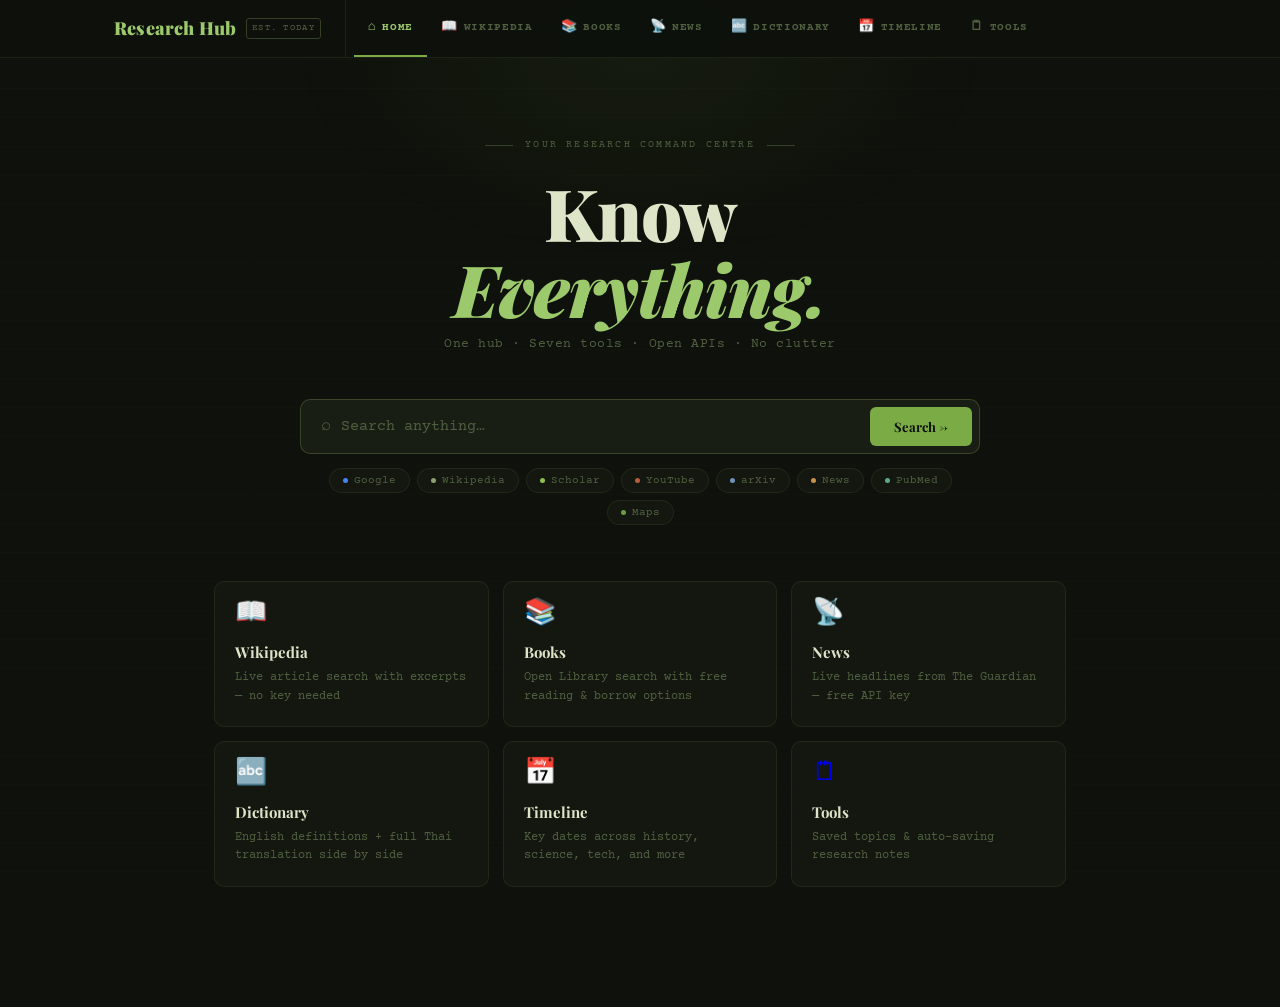
==== commit 56866e7e: "add: seperate into different page" ====
--- a/index.html
+++ b/index.html
@@ -8,338 +8,98 @@
 </head>
 <body>
 
-  <!-- ══════════════════════════════════════
-       HEADER
-  ══════════════════════════════════════ -->
-  <header>
-    <div class="container">
-      <div class="header-inner">
-        <div class="logo">
-          <span class="logo-text">Research Hub</span>
-          <span class="logo-stamp">est. today</span>
-        </div>
-        <nav class="cat-tabs">
-          <button class="cat-tab" data-cat="science" onclick="scrollToSection('science-src', event)">Science</button>
-          <button class="cat-tab" data-cat="history" onclick="scrollToSection('history-src', event)">History</button>
-          <button class="cat-tab" data-cat="tech"    onclick="scrollToSection('tech-src', event)">Tech & AI</button>
-          <button class="cat-tab" data-cat="news"    onclick="scrollToSection('news-src', event)">News</button>
-          <button class="cat-tab" data-cat="health"  onclick="scrollToSection('health-src', event)">Health</button>
-          <button class="cat-tab" data-cat="space"   onclick="scrollToSection('space-src', event)">Space</button>
-          <button class="cat-tab"                    onclick="scrollToSection('live-apis', event)">⬡ Live</button>
-          <button class="cat-tab"                    onclick="scrollToSection('tools', event)">Tools</button>
-          <button class="cat-tab"                    onclick="scrollToSection('notes', event)">Notes</button>
-        </nav>
+<header>
+  <div class="nav-inner">
+    <a class="nav-logo" href="index.html">
+      <span class="nav-logo-text">Research Hub</span>
+      <span class="nav-logo-stamp">est. today</span>
+    </a>
+    <nav class="nav-links">
+      <a class="nav-link" href="index.html"><span class="nav-icon">⌂</span> Home</a>
+      <a class="nav-link" href="wikipedia.html"><span class="nav-icon">📖</span> Wikipedia</a>
+      <a class="nav-link" href="books.html"><span class="nav-icon">📚</span> Books</a>
+      <a class="nav-link" href="news.html"><span class="nav-icon">📡</span> News</a>
+      <a class="nav-link" href="dictionary.html"><span class="nav-icon">🔤</span> Dictionary</a>
+      <a class="nav-link" href="timeline.html"><span class="nav-icon">📅</span> Timeline</a>
+      <a class="nav-link" href="tools.html"><span class="nav-icon">🗒</span> Tools</a>
+    </nav>
+  </div>
+</header>
+
+<!-- HERO -->
+<section class="hero">
+  <div class="container">
+    <p class="hero-eyebrow">your research command centre</p>
+    <h1 class="hero-title">Know<br><em>Everything.</em></h1>
+    <p class="hero-sub">One hub · Seven tools · Open APIs · No clutter</p>
+
+    <div class="search-wrap">
+      <div class="search-bar">
+        <span class="search-icon">⌕</span>
+        <input type="text" id="main-search" placeholder="Search anything…" autocomplete="off"
+          onkeydown="if(event.key==='Enter') launchSearch(this.value)">
+        <button class="search-btn" onclick="launchSearch(getQ())">Search →</button>
+      </div>
+      <div class="source-launcher">
+        <button class="src-btn" onclick="searchSource('google',    getQ())"><span class="dot" style="background:#4285f4"></span>Google</button>
+        <button class="src-btn" onclick="searchSource('wikipedia', getQ())"><span class="dot" style="background:#8fa070"></span>Wikipedia</button>
+        <button class="src-btn" onclick="searchSource('scholar',   getQ())"><span class="dot" style="background:var(--science)"></span>Scholar</button>
+        <button class="src-btn" onclick="searchSource('youtube',   getQ())"><span class="dot" style="background:var(--news)"></span>YouTube</button>
+        <button class="src-btn" onclick="searchSource('arxiv',     getQ())"><span class="dot" style="background:var(--space)"></span>arXiv</button>
+        <button class="src-btn" onclick="searchSource('news',      getQ())"><span class="dot" style="background:var(--history)"></span>News</button>
+        <button class="src-btn" onclick="searchSource('pubmed',    getQ())"><span class="dot" style="background:var(--health)"></span>PubMed</button>
+        <button class="src-btn" onclick="searchSource('maps',      getQ())"><span class="dot" style="background:var(--tech)"></span>Maps</button>
       </div>
     </div>
-  </header>
+  </div>
+</section>
 
+<!-- FEATURE CARDS -->
+<div class="container">
+  <div class="feature-grid">
+    <a class="feature-card" href="wikipedia.html">
+      <div class="feature-icon">📖</div>
+      <div class="feature-name">Wikipedia</div>
+      <div class="feature-desc">Live article search with excerpts — no key needed</div>
+    </a>
+    <a class="feature-card" href="books.html">
+      <div class="feature-icon">📚</div>
+      <div class="feature-name">Books</div>
+      <div class="feature-desc">Open Library search with free reading &amp; borrow options</div>
+    </a>
+    <a class="feature-card" href="news.html">
+      <div class="feature-icon">📡</div>
+      <div class="feature-name">News</div>
+      <div class="feature-desc">Live headlines from The Guardian — free API key</div>
+    </a>
+    <a class="feature-card" href="dictionary.html">
+      <div class="feature-icon">🔤</div>
+      <div class="feature-name">Dictionary</div>
+      <div class="feature-desc">English definitions + full Thai translation side by side</div>
+    </a>
+    <a class="feature-card" href="timeline.html">
+      <div class="feature-icon">📅</div>
+      <div class="feature-name">Timeline</div>
+      <div class="feature-desc">Key dates across history, science, tech, and more</div>
+    </a>
+    <a class="feature-card" href="tools.html">
+      <div class="feature-icon">🗒</div>
+      <div class="feature-name">Tools</div>
+      <div class="feature-desc">Saved topics &amp; auto-saving research notes</div>
+    </a>
+  </div>
+  <div class="page-end"></div>
+</div>
 
-  <!-- ══════════════════════════════════════
-       HERO / SEARCH
-  ══════════════════════════════════════ -->
-  <section class="hero">
-    <div class="container">
-      <p class="hero-eyebrow">your research command centre</p>
-      <h1 class="hero-title">Know<br><em>Everything.</em></h1>
-      <p class="hero-sub">Search across sources · Live data from open APIs · Press ⌘K to focus</p>
-
-      <div class="search-wrap">
-        <div class="search-bar">
-          <span class="search-icon">⌕</span>
-          <input type="text" id="main-search" placeholder="Search anything..." autocomplete="off"
-            onkeydown="if(event.key==='Enter') launchSearch(this.value)">
-          <button class="search-btn" onclick="launchSearch(document.getElementById('main-search').value)">Search →</button>
-        </div>
-        <div class="source-launcher">
-          <button class="src-btn" onclick="searchSource('google',    getQ())"><span class="dot" style="background:#4285f4"></span>Google</button>
-          <button class="src-btn" onclick="searchSource('wikipedia', getQ())"><span class="dot" style="background:#8fa070"></span>Wikipedia</button>
-          <button class="src-btn" onclick="searchSource('scholar',   getQ())"><span class="dot" style="background:var(--science)"></span>Scholar</button>
-          <button class="src-btn" onclick="searchSource('youtube',   getQ())"><span class="dot" style="background:var(--news)"></span>YouTube</button>
-          <button class="src-btn" onclick="searchSource('arxiv',     getQ())"><span class="dot" style="background:var(--space)"></span>arXiv</button>
-          <button class="src-btn" onclick="searchSource('news',      getQ())"><span class="dot" style="background:var(--history)"></span>News</button>
-          <button class="src-btn" onclick="searchSource('pubmed',    getQ())"><span class="dot" style="background:var(--health)"></span>PubMed</button>
-          <button class="src-btn" onclick="searchSource('maps',      getQ())"><span class="dot" style="background:var(--tech)"></span>Maps</button>
-        </div>
-      </div>
-    </div>
-  </section>
-
-
-  <div class="container">
-
-    <!-- ══════════════════════════════════════
-         LIVE API SECTION
-    ══════════════════════════════════════ -->
-    <div class="section-label" id="live-apis">
-      Live Data <span class="section-sub">— pulled fresh from open APIs</span>
-    </div>
-
-    <!-- Row 1: Wikipedia + NASA -->
-    <div class="api-row-2">
-
-      <!-- Wikipedia -->
-      <div class="card" id="wiki-card">
-        <div class="card-header">
-          <span class="card-title">Wikipedia Search</span>
-          <span class="api-pill">open api · no key</span>
-        </div>
-        <div class="accent-bar" style="background:var(--science)"></div>
-        <div class="dict-input-row">
-          <input type="text" class="tool-input" id="wiki-input"
-            placeholder="Search Wikipedia articles…"
-            onkeydown="if(event.key==='Enter') searchWikipedia()">
-          <button class="tool-btn" onclick="searchWikipedia()">Search →</button>
-        </div>
-        <div id="wiki-results">
-          <div class="api-empty">Enter a topic to pull live Wikipedia results</div>
-        </div>
-      </div>
-
-      <!-- NASA APOD -->
-      <div class="card" id="nasa-card">
-        <div class="card-header">
-          <span class="card-title">NASA · Picture of the Day</span>
-          <span class="api-pill">open api · no key</span>
-        </div>
-        <div class="accent-bar" style="background:var(--space)"></div>
-        <div id="nasa-apod">
-          <div class="loading"><div class="spinner"></div> Fetching from NASA…</div>
-        </div>
-      </div>
-
-    </div>
-
-    <!-- Row 2: Open Library + Guardian -->
-    <div class="api-row-2" style="margin-top:16px">
-
-      <!-- Open Library -->
-      <div class="card" id="books-card">
-        <div class="card-header">
-          <span class="card-title">Open Library · Books</span>
-          <span class="api-pill">open api · no key</span>
-        </div>
-        <div class="accent-bar" style="background:var(--history)"></div>
-        <div class="dict-input-row">
-          <input type="text" class="tool-input" id="books-input"
-            placeholder="Search books, authors, subjects…"
-            onkeydown="if(event.key==='Enter') searchBooks()">
-          <button class="tool-btn" onclick="searchBooks()">Search →</button>
-        </div>
-        <div id="books-results">
-          <div class="api-empty">Search millions of books from Open Library</div>
-        </div>
-      </div>
-
-      <!-- The Guardian -->
-      <div class="card" id="guardian-card">
-        <div class="card-header">
-          <span class="card-title">The Guardian · Headlines</span>
-          <span class="api-pill" id="guardian-pill" style="background:rgba(184,92,58,0.15);color:var(--news);border-color:var(--news)">free key needed</span>
-        </div>
-        <div class="accent-bar" style="background:var(--news)"></div>
-
-        <!-- Key setup -->
-        <div id="guardian-setup">
-          <div class="setup-banner">
-            <p class="setup-title">🔑 Free API Key Required</p>
-            <p class="setup-desc">
-              Get yours free at
-              <a href="https://open-platform.theguardian.com/access/" target="_blank">
-                open-platform.theguardian.com
-              </a>
-              — takes about 2 minutes, no credit card.
-            </p>
-            <div class="setup-input-row">
-              <input type="text" class="tool-input" id="guardian-key-input"
-                placeholder="Paste your Guardian API key…">
-              <button class="tool-btn" onclick="saveGuardianKey()">Save Key</button>
-            </div>
-          </div>
-        </div>
-
-        <!-- Search (shown after key saved) -->
-        <div id="guardian-search" style="display:none">
-          <div class="dict-input-row">
-            <input type="text" class="tool-input" id="guardian-input"
-              placeholder="Search news topic…"
-              onkeydown="if(event.key==='Enter') searchGuardian()">
-            <button class="tool-btn" onclick="searchGuardian()">Search →</button>
-            <button class="tool-btn tool-btn-icon" onclick="clearGuardianKey()" title="Remove key">✕</button>
-          </div>
-          <div id="guardian-results">
-            <div class="api-empty">Search The Guardian for live headlines</div>
-          </div>
-        </div>
-
-      </div>
-    </div><!-- end row 2 -->
-
-
-    <!-- ══════════════════════════════════════
-         QUICK TOOLS
-    ══════════════════════════════════════ -->
-    <div class="section-label" id="tools">Quick Tools</div>
-
-    <div class="main-grid">
-
-      <!-- Dictionary -->
-      <div class="card" style="grid-column:span 2">
-        <div class="card-header">
-          <span class="card-title">Dictionary</span>
-          <span class="card-badge">free dictionary api</span>
-        </div>
-        <div class="accent-bar" style="background:var(--health)"></div>
-        <div class="dict-input-row">
-          <input type="text" class="tool-input" id="dict-input"
-            placeholder="Look up a word…"
-            onkeydown="if(event.key==='Enter') lookupWord()">
-          <button class="tool-btn" onclick="lookupWord()">Define →</button>
-        </div>
-        <div class="dict-result" id="dict-result">
-          <div class="placeholder">Enter a word above to see its definition</div>
-        </div>
-      </div>
-
-      <!-- Timeline -->
-      <div class="card">
-        <div class="card-header">
-          <span class="card-title">Timeline</span>
-          <span class="card-badge">curated</span>
-        </div>
-        <div class="accent-bar" style="background:var(--history)"></div>
-        <div class="timeline-input-row">
-          <input type="text" class="tool-input" id="tl-input"
-            placeholder="space exploration, physics…"
-            onkeydown="if(event.key==='Enter') loadTimeline()">
-          <button class="tool-btn" onclick="loadTimeline()">Go →</button>
-        </div>
-        <div id="tl-result">
-          <div class="api-empty">Try: space exploration · medicine · AI · physics</div>
-        </div>
-      </div>
-
-      <!-- Saved Topics -->
-      <div class="card" style="grid-column:span 2" id="topics-card">
-        <div class="card-header">
-          <span class="card-title">Saved Topics</span>
-          <span class="card-badge" id="topics-count">0 topics</span>
-        </div>
-        <div class="topic-input-row">
-          <input type="text" class="tool-input" id="topic-input"
-            placeholder="Add a research topic...">
-          <button class="tool-btn" onclick="addTopic()">+ Add</button>
-        </div>
-        <div class="topics-list" id="topics-list">
-          <span style="font-size:12px;color:var(--text3)">No topics saved yet</span>
-        </div>
-      </div>
-
-      <!-- Notes -->
-      <div class="card" id="notes">
-        <div class="card-header">
-          <span class="card-title">Research Notes</span>
-          <span class="card-badge">auto-saved locally</span>
-        </div>
-        <textarea id="notes-area"
-          placeholder="Jot down thoughts, links, questions, quotes…"></textarea>
-        <div class="notes-footer">
-          <span class="notes-status" id="notes-status"></span>
-          <button class="clear-btn" onclick="clearNotes()">clear notes</button>
-        </div>
-      </div>
-
-    </div>
-
-
-    <!-- ══════════════════════════════════════
-         SOURCE CARDS
-    ══════════════════════════════════════ -->
-    <div class="section-label">Research Sources</div>
-
-    <div class="main-grid">
-      <div class="sources-row">
-
-        <div class="cat-card" id="science-src">
-          <div class="cat-card-icon">🔬</div>
-          <div class="cat-card-name" style="color:var(--science)">Science</div>
-          <div class="cat-card-links">
-            <a class="cat-link" href="https://pubmed.ncbi.nlm.nih.gov" target="_blank">PubMed</a>
-            <a class="cat-link" href="https://www.nature.com"           target="_blank">Nature</a>
-            <a class="cat-link" href="https://www.science.org"          target="_blank">Science Mag</a>
-            <a class="cat-link" href="https://phys.org"                 target="_blank">Phys.org</a>
-            <a class="cat-link" href="https://www.sciencedaily.com"     target="_blank">ScienceDaily</a>
-          </div>
-        </div>
-
-        <div class="cat-card" id="history-src">
-          <div class="cat-card-icon">📜</div>
-          <div class="cat-card-name" style="color:var(--history)">History</div>
-          <div class="cat-card-links">
-            <a class="cat-link" href="https://www.jstor.org"         target="_blank">JSTOR</a>
-            <a class="cat-link" href="https://www.britannica.com"    target="_blank">Britannica</a>
-            <a class="cat-link" href="https://www.historynet.com"    target="_blank">HistoryNet</a>
-            <a class="cat-link" href="https://www.worldhistory.org"  target="_blank">World History</a>
-            <a class="cat-link" href="https://archive.org"           target="_blank">Internet Archive</a>
-          </div>
-        </div>
-
-        <div class="cat-card" id="tech-src">
-          <div class="cat-card-icon">⚡</div>
-          <div class="cat-card-name" style="color:var(--tech)">Tech & AI</div>
-          <div class="cat-card-links">
-            <a class="cat-link" href="https://arxiv.org"               target="_blank">arXiv</a>
-            <a class="cat-link" href="https://news.ycombinator.com"    target="_blank">Hacker News</a>
-            <a class="cat-link" href="https://techcrunch.com"          target="_blank">TechCrunch</a>
-            <a class="cat-link" href="https://paperswithcode.com"      target="_blank">Papers w/ Code</a>
-            <a class="cat-link" href="https://huggingface.co/papers"   target="_blank">HF Papers</a>
-          </div>
-        </div>
-
-        <div class="cat-card" id="news-src">
-          <div class="cat-card-icon">📡</div>
-          <div class="cat-card-name" style="color:var(--news)">News</div>
-          <div class="cat-card-links">
-            <a class="cat-link" href="https://www.reuters.com"   target="_blank">Reuters</a>
-            <a class="cat-link" href="https://apnews.com"        target="_blank">AP News</a>
-            <a class="cat-link" href="https://www.bbc.com/news"  target="_blank">BBC News</a>
-            <a class="cat-link" href="https://news.google.com"   target="_blank">Google News</a>
-            <a class="cat-link" href="https://www.aljazeera.com" target="_blank">Al Jazeera</a>
-          </div>
-        </div>
-
-        <div class="cat-card" id="health-src">
-          <div class="cat-card-icon">🩺</div>
-          <div class="cat-card-name" style="color:var(--health)">Health</div>
-          <div class="cat-card-links">
-            <a class="cat-link" href="https://www.who.int"        target="_blank">WHO</a>
-            <a class="cat-link" href="https://www.cdc.gov"        target="_blank">CDC</a>
-            <a class="cat-link" href="https://medlineplus.gov"    target="_blank">MedlinePlus</a>
-            <a class="cat-link" href="https://www.webmd.com"      target="_blank">WebMD</a>
-            <a class="cat-link" href="https://clinicaltrials.gov" target="_blank">ClinicalTrials</a>
-          </div>
-        </div>
-
-        <div class="cat-card" id="space-src">
-          <div class="cat-card-icon">🌌</div>
-          <div class="cat-card-name" style="color:var(--space)">Space</div>
-          <div class="cat-card-links">
-            <a class="cat-link" href="https://www.nasa.gov"          target="_blank">NASA</a>
-            <a class="cat-link" href="https://www.esa.int"           target="_blank">ESA</a>
-            <a class="cat-link" href="https://www.space.com"         target="_blank">Space.com</a>
-            <a class="cat-link" href="https://skyandtelescope.org"   target="_blank">Sky & Telescope</a>
-            <a class="cat-link" href="https://www.spacex.com"        target="_blank">SpaceX</a>
-          </div>
-        </div>
-
-      </div>
-    </div>
-
-    <div class="page-end"></div>
-
-  </div><!-- end .container -->
-
-  <button id="scroll-top" onclick="window.scrollTo({top:0,behavior:'smooth'})">↑</button>
-
-  <script src="main.js"></script>
+<button id="scroll-top" onclick="window.scrollTo({top:0,behavior:'smooth'})">↑</button>
+<script src="main.js"></script>
+<script>
+document.addEventListener('DOMContentLoaded', () => {
+  attachSuggest('main-search', {
+    onSelect: v => { $('main-search').value = v; },
+    onEnter:  () => launchSearch(getQ()),
+  });
+});
+</script>
 </body>
 </html>
--- a/style.css
+++ b/style.css
@@ -1,36 +1,31 @@
 /* ═══════════════════════════════════════════
    Research Hub — style.css
-   Vintage Green / Earth Tone Theme
+   Vintage Green / Earth Tone · Dark Theme
 ═══════════════════════════════════════════ */
 
-@import url('https://fonts.googleapis.com/css2?family=Playfair+Display:ital,wght@0,400;0,600;0,700;0,900;1,400;1,700&family=Courier+Prime:wght@400;700&display=swap');
+@import url('https://fonts.googleapis.com/css2?family=Playfair+Display:ital,wght@0,400;0,700;0,900;1,400;1,700&family=Courier+Prime:wght@400;700&family=Sarabun:wght@300;400;600&display=swap');
 
 :root {
-  /* Backgrounds */
-  --bg:  #0e110c;
-  --bg2: #131710;
-  --bg3: #191e15;
-  --bg4: #1f261a;
-  --bg5: #252d1f;
-
-  /* Borders */
+  --bg:   #0e110c;
+  --bg2:  #131710;
+  --bg3:  #191e15;
+  --bg4:  #1f261a;
+  --bg5:  #252d1f;
+
   --border:        rgba(139,167,90,0.12);
   --border-bright: rgba(139,167,90,0.28);
   --border-warm:   rgba(180,140,80,0.22);
 
-  /* Text */
   --text:  #dde5c8;
   --text2: #8fa070;
   --text3: #506040;
   --text4: #344028;
 
-  /* Primary accent */
-  --accent:     #7aab45;
-  --accent2:    #9cc96b;
-  --accent-dim: rgba(122,171,69,0.14);
-  --accent-glow:rgba(122,171,69,0.08);
-
-  /* Category palette */
+  --accent:      #7aab45;
+  --accent2:     #9cc96b;
+  --accent-dim:  rgba(122,171,69,0.14);
+  --accent-glow: rgba(122,171,69,0.08);
+
   --science: #8fbe55;
   --history: #c8924a;
   --tech:    #6b9e3e;
@@ -38,16 +33,12 @@
   --health:  #5fa888;
   --space:   #7090b8;
 
-  /* Fonts */
   --font-head: 'Playfair Display', Georgia, serif;
   --font-mono: 'Courier Prime', 'Courier New', monospace;
-
-  /* Shape */
   --r:    6px;
   --r-lg: 10px;
 }
 
-/* ── Reset ── */
 *, *::before, *::after { box-sizing: border-box; margin: 0; padding: 0; }
 html { scroll-behavior: smooth; }
 
@@ -63,8 +54,7 @@
 /* Aged paper line texture */
 body::before {
   content: '';
-  position: fixed;
-  inset: 0;
+  position: fixed; inset: 0;
   background-image: repeating-linear-gradient(
     0deg, transparent, transparent 28px,
     rgba(122,171,69,0.025) 28px, rgba(122,171,69,0.025) 29px
@@ -73,7 +63,6 @@
   z-index: 0;
 }
 
-/* Ambient glow */
 body::after {
   content: '';
   position: fixed;
@@ -86,19 +75,26 @@
 }
 
 .container {
-  max-width: 1200px;
+  max-width: 900px;
   margin: 0 auto;
   padding: 0 24px;
   position: relative;
   z-index: 1;
 }
 
-
-/* ══════════════════════════════════════════
-   HEADER
+.container-wide {
+  max-width: 1100px;
+  margin: 0 auto;
+  padding: 0 24px;
+  position: relative;
+  z-index: 1;
+}
+
+/* ══════════════════════════════════════════
+   NAV
 ══════════════════════════════════════════ */
 header {
-  padding: 18px 0 14px;
+  padding: 0;
   border-bottom: 1px solid var(--border);
   position: sticky; top: 0;
   background: rgba(14,17,12,0.96);
@@ -106,245 +102,122 @@
   z-index: 100;
 }
 
-.header-inner {
-  display: flex;
-  align-items: center;
-  gap: 28px;
-}
-
-.logo {
-  display: flex;
-  align-items: baseline;
+.nav-inner {
+  max-width: 1100px;
+  margin: 0 auto;
+  padding: 0 24px;
+  display: flex;
+  align-items: stretch;
+  gap: 0;
+}
+
+.nav-logo {
+  display: flex;
+  align-items: center;
   gap: 10px;
+  padding: 14px 24px 14px 0;
+  border-right: 1px solid var(--border);
+  margin-right: 8px;
+  text-decoration: none;
   flex-shrink: 0;
 }
 
-.logo-text {
+.nav-logo-text {
   font-family: var(--font-head);
-  font-size: 21px;
+  font-size: 18px;
   font-weight: 900;
   color: var(--accent2);
   letter-spacing: 0.01em;
 }
 
-.logo-stamp {
-  font-size: 10px;
+.nav-logo-stamp {
+  font-size: 9px;
   font-family: var(--font-mono);
   color: var(--text3);
   letter-spacing: 0.14em;
   text-transform: uppercase;
   border: 1px solid var(--text4);
-  padding: 2px 6px;
+  padding: 2px 5px;
   border-radius: 3px;
 }
 
-.cat-tabs {
-  display: flex;
-  gap: 4px;
+.nav-links {
+  display: flex;
+  align-items: stretch;
+  gap: 0;
+  flex: 1;
   flex-wrap: wrap;
-  flex: 1;
-}
-
-.cat-tab {
+}
+
+.nav-link {
+  display: flex;
+  align-items: center;
+  gap: 6px;
+  padding: 0 14px;
   font-family: var(--font-mono);
   font-size: 11px;
   font-weight: 700;
-  padding: 5px 11px;
-  border-radius: var(--r);
-  border: 1px solid var(--border);
-  background: transparent;
-  color: var(--text3);
-  cursor: pointer;
-  transition: all 0.18s;
-  letter-spacing: 0.05em;
+  letter-spacing: 0.06em;
   text-transform: uppercase;
-}
-
-.cat-tab:hover { border-color: var(--border-bright); color: var(--text2); }
-
-.cat-tab.active                     { background: var(--accent-dim); border-color: var(--accent); color: var(--accent2); }
-.cat-tab[data-cat="science"].active { background: rgba(143,190,85,0.12); border-color: var(--science); color: var(--science); }
-.cat-tab[data-cat="history"].active { background: rgba(200,146,74,0.12); border-color: var(--history); color: var(--history); }
-.cat-tab[data-cat="tech"].active    { background: rgba(107,158,62,0.12); border-color: var(--tech);    color: var(--tech); }
-.cat-tab[data-cat="news"].active    { background: rgba(184,92,58,0.12);  border-color: var(--news);    color: var(--news); }
-.cat-tab[data-cat="health"].active  { background: rgba(95,168,136,0.12); border-color: var(--health);  color: var(--health); }
-.cat-tab[data-cat="space"].active   { background: rgba(112,144,184,0.12);border-color: var(--space);   color: var(--space); }
-
-
-/* ══════════════════════════════════════════
-   HERO
-══════════════════════════════════════════ */
-.hero {
-  padding: 60px 0 44px;
-  text-align: center;
-}
-
-.hero-eyebrow {
+  color: var(--text3);
+  text-decoration: none;
+  border-bottom: 2px solid transparent;
+  transition: color 0.15s, border-color 0.15s;
+  white-space: nowrap;
+}
+
+.nav-link:hover { color: var(--text2); }
+
+.nav-link.active {
+  color: var(--accent2);
+  border-bottom-color: var(--accent);
+}
+
+.nav-link .nav-icon { font-size: 13px; }
+
+/* ══════════════════════════════════════════
+   PAGE HEADER (each page)
+══════════════════════════════════════════ */
+.page-hero {
+  padding: 48px 0 36px;
+  border-bottom: 1px solid var(--border);
+  margin-bottom: 36px;
+}
+
+.page-eyebrow {
   display: inline-flex;
   align-items: center;
   gap: 10px;
   font-size: 10px;
-  letter-spacing: 0.22em;
+  letter-spacing: 0.2em;
   color: var(--text3);
   text-transform: uppercase;
-  margin-bottom: 20px;
-}
-.hero-eyebrow::before, .hero-eyebrow::after {
+  margin-bottom: 14px;
+}
+.page-eyebrow::before, .page-eyebrow::after {
   content: '';
   display: block;
-  width: 28px; height: 1px;
+  width: 22px; height: 1px;
   background: var(--text4);
 }
 
-.hero-title {
+.page-title {
   font-family: var(--font-head);
-  font-size: clamp(36px, 5.5vw, 66px);
+  font-size: clamp(28px, 4vw, 48px);
   font-weight: 900;
-  line-height: 1.05;
+  line-height: 1.08;
   color: var(--text);
   letter-spacing: -0.5px;
   margin-bottom: 6px;
 }
-.hero-title em { font-style: italic; color: var(--accent2); }
-
-.hero-sub {
+
+.page-title em { font-style: italic; color: var(--accent2); }
+
+.page-sub {
   font-size: 12px;
   color: var(--text3);
-  margin-bottom: 38px;
   letter-spacing: 0.04em;
 }
-
-.search-wrap { max-width: 680px; margin: 0 auto; }
-
-.search-bar {
-  display: flex;
-  align-items: center;
-  background: var(--bg3);
-  border: 1px solid var(--border-bright);
-  border-radius: var(--r-lg);
-  padding: 6px 6px 6px 18px;
-  gap: 10px;
-  transition: border-color 0.2s, box-shadow 0.2s;
-}
-.search-bar:focus-within {
-  border-color: var(--accent);
-  box-shadow: 0 0 0 3px var(--accent-glow);
-}
-
-.search-icon { color: var(--text3); font-size: 16px; flex-shrink: 0; }
-
-#main-search {
-  flex: 1;
-  background: transparent;
-  border: none; outline: none;
-  font-family: var(--font-mono);
-  font-size: 14px;
-  color: var(--text);
-  caret-color: var(--accent);
-}
-#main-search::placeholder { color: var(--text3); }
-
-.search-btn {
-  background: var(--accent);
-  border: none;
-  border-radius: var(--r);
-  padding: 10px 22px;
-  color: var(--bg);
-  font-family: var(--font-head);
-  font-size: 13px;
-  font-weight: 700;
-  cursor: pointer;
-  transition: background 0.18s, transform 0.1s;
-}
-.search-btn:hover  { background: var(--accent2); }
-.search-btn:active { transform: scale(0.97); }
-
-.source-launcher {
-  display: flex;
-  flex-wrap: wrap;
-  gap: 6px;
-  justify-content: center;
-  margin-top: 12px;
-}
-
-.src-btn {
-  font-family: var(--font-mono);
-  font-size: 11px;
-  padding: 5px 13px;
-  border-radius: 20px;
-  border: 1px solid var(--border);
-  background: var(--bg2);
-  color: var(--text3);
-  cursor: pointer;
-  transition: all 0.15s;
-  display: flex;
-  align-items: center;
-  gap: 6px;
-}
-.src-btn:hover { border-color: var(--border-bright); color: var(--text2); background: var(--bg3); }
-.src-btn .dot  { width: 5px; height: 5px; border-radius: 50%; flex-shrink: 0; }
-
-
-/* ══════════════════════════════════════════
-   SECTION LABELS
-══════════════════════════════════════════ */
-.section-label {
-  font-family: var(--font-head);
-  font-size: 11px;
-  font-weight: 700;
-  letter-spacing: 0.18em;
-  text-transform: uppercase;
-  color: var(--text3);
-  padding: 36px 0 18px;
-  display: flex;
-  align-items: center;
-  gap: 14px;
-}
-.section-label::after {
-  content: '';
-  flex: 1;
-  height: 1px;
-  background: var(--border);
-}
-.section-sub {
-  font-family: var(--font-mono);
-  font-weight: 400;
-  font-size: 10px;
-  letter-spacing: 0.08em;
-  text-transform: none;
-  color: var(--text4);
-}
-
-
-/* ══════════════════════════════════════════
-   GRIDS
-══════════════════════════════════════════ */
-.main-grid {
-  display: grid;
-  grid-template-columns: 1fr 1fr 1fr;
-  gap: 16px;
-  padding-bottom: 16px;
-}
-@media (max-width: 900px) { .main-grid { grid-template-columns: 1fr 1fr; } }
-@media (max-width: 600px) { .main-grid { grid-template-columns: 1fr; } }
-
-/* Two-column API row */
-.api-row-2 {
-  display: grid;
-  grid-template-columns: 1fr 1fr;
-  gap: 16px;
-}
-@media (max-width: 780px) { .api-row-2 { grid-template-columns: 1fr; } }
-
-.sources-row {
-  grid-column: 1 / -1;
-  display: grid;
-  grid-template-columns: repeat(6, 1fr);
-  gap: 14px;
-}
-@media (max-width: 900px) { .sources-row { grid-template-columns: repeat(3, 1fr); } }
-@media (max-width: 600px) { .sources-row { grid-template-columns: repeat(2, 1fr); } }
-
 
 /* ══════════════════════════════════════════
    CARDS
@@ -353,7 +226,7 @@
   background: var(--bg2);
   border: 1px solid var(--border);
   border-radius: var(--r-lg);
-  padding: 20px;
+  padding: 22px;
   transition: border-color 0.2s;
 }
 .card:hover { border-color: var(--border-bright); }
@@ -384,7 +257,6 @@
   border: 1px solid var(--border);
 }
 
-/* Live API pill */
 .api-pill {
   font-family: var(--font-mono);
   font-size: 10px;
@@ -399,25 +271,276 @@
 .accent-bar {
   height: 2px;
   border-radius: 2px;
+  margin-bottom: 18px;
+  opacity: 0.55;
+}
+
+/* ══════════════════════════════════════════
+   INPUTS & BUTTONS
+══════════════════════════════════════════ */
+.input-row {
+  display: flex;
+  gap: 8px;
   margin-bottom: 16px;
-  opacity: 0.55;
-}
-
-
-/* ══════════════════════════════════════════
-   API RESULT AREAS
+  position: relative;
+}
+
+.tool-input {
+  flex: 1;
+  background: var(--bg3);
+  border: 1px solid var(--border);
+  border-radius: var(--r);
+  padding: 10px 14px;
+  font-family: var(--font-mono);
+  font-size: 13px;
+  color: var(--text);
+  outline: none;
+  transition: border-color 0.15s;
+  caret-color: var(--accent);
+}
+.tool-input:focus { border-color: var(--accent); }
+.tool-input::placeholder { color: var(--text3); }
+
+.tool-btn {
+  background: var(--bg4);
+  border: 1px solid var(--border-bright);
+  border-radius: var(--r);
+  padding: 10px 18px;
+  font-family: var(--font-mono);
+  font-size: 12px;
+  color: var(--text2);
+  cursor: pointer;
+  transition: all 0.15s;
+  white-space: nowrap;
+  letter-spacing: 0.04em;
+}
+.tool-btn:hover { border-color: var(--accent); color: var(--accent2); background: var(--bg5); }
+.tool-btn-sm { padding: 10px 11px; }
+
+/* ══════════════════════════════════════════
+   SUGGESTION DROPDOWN
+══════════════════════════════════════════ */
+.suggest-drop {
+  display: none;
+  position: absolute;
+  top: calc(100% + 4px);
+  left: 0;
+  right: 0;
+  background: var(--bg3);
+  border: 1px solid var(--border-bright);
+  border-radius: var(--r);
+  z-index: 200;
+  max-height: 220px;
+  overflow-y: auto;
+  box-shadow: 0 8px 24px rgba(0,0,0,0.4);
+}
+.suggest-drop.open { display: block; }
+
+.suggest-item {
+  padding: 9px 14px;
+  font-family: var(--font-mono);
+  font-size: 12.5px;
+  color: var(--text2);
+  cursor: pointer;
+  border-bottom: 1px solid var(--border);
+  transition: background 0.1s, color 0.1s;
+  display: flex;
+  align-items: center;
+  gap: 8px;
+}
+.suggest-item:last-child { border-bottom: none; }
+.suggest-item::before { content: '›'; color: var(--text3); font-size: 14px; flex-shrink: 0; }
+.suggest-item:hover, .suggest-item.active { background: var(--bg4); color: var(--text); }
+.suggest-item.active::before { color: var(--accent2); }
+.suggest-drop::-webkit-scrollbar { width: 4px; }
+.suggest-drop::-webkit-scrollbar-track { background: transparent; }
+.suggest-drop::-webkit-scrollbar-thumb { background: var(--border-bright); border-radius: 2px; }
+
+/* ══════════════════════════════════════════
+   API STATES
 ══════════════════════════════════════════ */
 .api-empty {
   font-size: 12px;
   color: var(--text3);
   text-align: center;
+  padding: 32px 0;
+  font-style: italic;
+}
+
+.loading {
+  display: flex;
+  align-items: center;
+  justify-content: center;
+  gap: 8px;
+  padding: 32px 0;
+  color: var(--text3);
+  font-size: 12px;
+}
+
+.spinner {
+  width: 14px; height: 14px;
+  border: 2px solid var(--border);
+  border-top-color: var(--accent);
+  border-radius: 50%;
+  animation: spin 0.7s linear infinite;
+}
+
+.error-msg {
+  font-size: 12px;
+  color: var(--news);
+  text-align: center;
   padding: 24px 0;
-  font-style: italic;
-}
-
-/* Wikipedia results */
+}
+
+/* ══════════════════════════════════════════
+   INDEX — HERO SEARCH
+══════════════════════════════════════════ */
+.hero {
+  padding: 72px 0 56px;
+  text-align: center;
+}
+
+.hero-eyebrow {
+  display: inline-flex;
+  align-items: center;
+  gap: 12px;
+  font-size: 10px;
+  letter-spacing: 0.22em;
+  color: var(--text3);
+  text-transform: uppercase;
+  margin-bottom: 22px;
+}
+.hero-eyebrow::before, .hero-eyebrow::after {
+  content: '';
+  display: block;
+  width: 28px; height: 1px;
+  background: var(--text4);
+}
+
+.hero-title {
+  font-family: var(--font-head);
+  font-size: clamp(40px, 6vw, 72px);
+  font-weight: 900;
+  line-height: 1.05;
+  color: var(--text);
+  letter-spacing: -1px;
+  margin-bottom: 8px;
+}
+.hero-title em { font-style: italic; color: var(--accent2); }
+
+.hero-sub {
+  font-size: 13px;
+  color: var(--text3);
+  margin-bottom: 44px;
+  letter-spacing: 0.04em;
+}
+
+.search-wrap {
+  max-width: 680px;
+  margin: 0 auto;
+  position: relative;
+}
+
+.search-bar {
+  display: flex;
+  align-items: center;
+  background: var(--bg3);
+  border: 1px solid var(--border-bright);
+  border-radius: var(--r-lg);
+  padding: 7px 7px 7px 20px;
+  gap: 10px;
+  transition: border-color 0.2s, box-shadow 0.2s;
+  position: relative;
+}
+.search-bar:focus-within {
+  border-color: var(--accent);
+  box-shadow: 0 0 0 3px var(--accent-glow);
+}
+
+.search-icon { color: var(--text3); font-size: 17px; flex-shrink: 0; }
+
+#main-search {
+  flex: 1;
+  background: transparent;
+  border: none; outline: none;
+  font-family: var(--font-mono);
+  font-size: 15px;
+  color: var(--text);
+  caret-color: var(--accent);
+}
+#main-search::placeholder { color: var(--text3); }
+
+.search-btn {
+  background: var(--accent);
+  border: none;
+  border-radius: var(--r);
+  padding: 11px 24px;
+  color: var(--bg);
+  font-family: var(--font-head);
+  font-size: 13px;
+  font-weight: 700;
+  cursor: pointer;
+  transition: background 0.18s, transform 0.1s;
+}
+.search-btn:hover  { background: var(--accent2); }
+.search-btn:active { transform: scale(0.97); }
+
+/* Source launcher pills */
+.source-launcher {
+  display: flex;
+  flex-wrap: wrap;
+  gap: 7px;
+  justify-content: center;
+  margin-top: 14px;
+}
+
+.src-btn {
+  font-family: var(--font-mono);
+  font-size: 11px;
+  padding: 5px 13px;
+  border-radius: 20px;
+  border: 1px solid var(--border);
+  background: var(--bg2);
+  color: var(--text3);
+  cursor: pointer;
+  transition: all 0.15s;
+  display: flex;
+  align-items: center;
+  gap: 6px;
+}
+.src-btn:hover { border-color: var(--border-bright); color: var(--text2); background: var(--bg3); }
+.src-btn .dot  { width: 5px; height: 5px; border-radius: 50%; flex-shrink: 0; }
+
+/* Feature grid on index */
+.feature-grid {
+  display: grid;
+  grid-template-columns: repeat(3, 1fr);
+  gap: 14px;
+  padding-bottom: 60px;
+}
+@media (max-width: 700px) { .feature-grid { grid-template-columns: 1fr 1fr; } }
+@media (max-width: 460px) { .feature-grid { grid-template-columns: 1fr; } }
+
+.feature-card {
+  background: var(--bg2);
+  border: 1px solid var(--border);
+  border-radius: var(--r-lg);
+  padding: 20px;
+  text-decoration: none;
+  display: block;
+  transition: border-color 0.18s, transform 0.15s;
+}
+.feature-card:hover { border-color: var(--border-bright); transform: translateY(-2px); }
+
+.feature-icon  { font-size: 26px; margin-bottom: 12px; line-height: 1; }
+.feature-name  { font-family: var(--font-head); font-size: 15px; font-weight: 700; color: var(--text); margin-bottom: 5px; }
+.feature-desc  { font-size: 11.5px; color: var(--text3); line-height: 1.6; }
+
+/* ══════════════════════════════════════════
+   WIKIPEDIA
+══════════════════════════════════════════ */
 .wiki-item {
-  padding: 12px 0;
+  padding: 16px 0;
   border-bottom: 1px solid var(--border);
   animation: fadeUp 0.25s ease both;
 }
@@ -425,30 +548,30 @@
 
 .wiki-title {
   font-family: var(--font-head);
-  font-size: 14px;
+  font-size: 15px;
   font-weight: 700;
   color: var(--accent2);
-  margin-bottom: 4px;
+  margin-bottom: 5px;
   cursor: pointer;
   transition: color 0.15s;
 }
 .wiki-title:hover { color: var(--text); }
 
 .wiki-excerpt {
-  font-size: 12px;
-  color: var(--text3);
-  line-height: 1.6;
+  font-size: 12.5px;
+  color: var(--text3);
+  line-height: 1.65;
   display: -webkit-box;
   -webkit-line-clamp: 3;
   -webkit-box-orient: vertical;
   overflow: hidden;
+  margin-bottom: 8px;
 }
 
 .wiki-footer {
   display: flex;
   align-items: center;
   justify-content: space-between;
-  margin-top: 6px;
 }
 
 .wiki-link {
@@ -460,75 +583,20 @@
 }
 .wiki-link:hover { color: var(--accent2); }
 
-/* NASA APOD */
-.apod-img {
-  width: 100%;
-  border-radius: var(--r);
-  display: block;
-  margin-bottom: 14px;
-  border: 1px solid var(--border);
-  max-height: 320px;
-  object-fit: cover;
-}
-
-.apod-iframe {
-  width: 100%;
-  height: 220px;
-  border-radius: var(--r);
-  border: 1px solid var(--border);
-  margin-bottom: 14px;
-}
-
-.apod-title {
-  font-family: var(--font-head);
-  font-size: 15px;
-  font-weight: 700;
-  color: var(--text);
-  margin-bottom: 4px;
-}
-
-.apod-date {
-  font-size: 11px;
-  color: var(--space);
-  letter-spacing: 0.08em;
-  margin-bottom: 8px;
-  text-transform: uppercase;
-}
-
-.apod-explanation {
-  font-size: 12px;
-  color: var(--text3);
-  line-height: 1.7;
-  display: -webkit-box;
-  -webkit-line-clamp: 5;
-  -webkit-box-orient: vertical;
-  overflow: hidden;
-}
-
-.apod-more {
-  display: inline-block;
-  margin-top: 8px;
-  font-size: 11px;
-  color: var(--text3);
-  text-decoration: none;
-  letter-spacing: 0.04em;
-  transition: color 0.15s;
-}
-.apod-more:hover { color: var(--space); }
-
-/* Book results */
+/* ══════════════════════════════════════════
+   BOOKS
+══════════════════════════════════════════ */
 .book-item {
   display: flex;
-  gap: 12px;
-  padding: 12px 0;
+  gap: 14px;
+  padding: 14px 0;
   border-bottom: 1px solid var(--border);
   animation: fadeUp 0.25s ease both;
 }
 .book-item:last-child { border-bottom: none; }
 
 .book-cover {
-  width: 46px;
-  height: 64px;
+  width: 52px; height: 72px;
   object-fit: cover;
   border-radius: 3px;
   flex-shrink: 0;
@@ -537,8 +605,7 @@
 }
 
 .book-cover-placeholder {
-  width: 46px;
-  height: 64px;
+  width: 52px; height: 72px;
   flex-shrink: 0;
   background: var(--bg4);
   border: 1px solid var(--border);
@@ -546,47 +613,93 @@
   display: flex;
   align-items: center;
   justify-content: center;
-  font-size: 20px;
+  font-size: 22px;
 }
 
 .book-info { flex: 1; min-width: 0; }
+
+.book-title-row {
+  display: flex;
+  align-items: flex-start;
+  gap: 8px;
+  margin-bottom: 4px;
+  flex-wrap: wrap;
+}
 
 .book-title {
   font-family: var(--font-head);
-  font-size: 13px;
+  font-size: 14px;
   font-weight: 700;
   color: var(--text);
-  margin-bottom: 3px;
   white-space: nowrap;
   overflow: hidden;
   text-overflow: ellipsis;
-}
-
-.book-author {
-  font-size: 11px;
-  color: var(--history);
-  margin-bottom: 4px;
-  font-style: italic;
-}
-
-.book-year {
-  font-size: 11px;
-  color: var(--text3);
-  margin-bottom: 5px;
-}
+  max-width: 100%;
+}
+
+.book-author { font-size: 11.5px; color: var(--history); margin-bottom: 3px; font-style: italic; }
+.book-year   { font-size: 11px;   color: var(--text3);   margin-bottom: 7px; }
+
+.book-avail {
+  font-family: var(--font-mono);
+  font-size: 10px;
+  padding: 2px 7px;
+  border-radius: 3px;
+  letter-spacing: 0.04em;
+  flex-shrink: 0;
+  white-space: nowrap;
+  align-self: center;
+}
+.book-avail.free    { background: rgba(143,190,85,0.15);  color: var(--science); border: 1px solid rgba(143,190,85,0.3); }
+.book-avail.borrow  { background: rgba(112,144,184,0.15); color: var(--space);   border: 1px solid rgba(112,144,184,0.3); }
+.book-avail.preview { background: rgba(200,146,74,0.12);  color: var(--history); border: 1px solid rgba(200,146,74,0.25); }
+
+.book-actions { display: flex; align-items: center; gap: 12px; flex-wrap: wrap; }
 
 .book-link {
-  font-size: 11px;
-  color: var(--text3);
+  font-size: 11px; color: var(--text3);
   text-decoration: none;
   transition: color 0.15s;
   letter-spacing: 0.03em;
+  font-family: var(--font-mono);
 }
 .book-link:hover { color: var(--accent2); }
 
-/* Guardian results */
+.book-read-btn {
+  font-family: var(--font-mono);
+  font-size: 11px;
+  padding: 3px 10px;
+  border-radius: 4px;
+  text-decoration: none;
+  letter-spacing: 0.04em;
+  transition: all 0.15s;
+  font-weight: 700;
+}
+.book-read-btn.free    { background: rgba(143,190,85,0.15); color: var(--science); border: 1px solid rgba(143,190,85,0.35); }
+.book-read-btn.free:hover { background: rgba(143,190,85,0.28); color: var(--text); }
+.book-read-btn.borrow  { background: rgba(112,144,184,0.15); color: var(--space); border: 1px solid rgba(112,144,184,0.35); }
+.book-read-btn.borrow:hover { background: rgba(112,144,184,0.28); color: var(--text); }
+.book-read-btn.preview { background: rgba(200,146,74,0.12); color: var(--history); border: 1px solid rgba(200,146,74,0.3); }
+.book-read-btn.preview:hover { background: rgba(200,146,74,0.25); color: var(--text); }
+
+/* ══════════════════════════════════════════
+   NEWS (Guardian)
+══════════════════════════════════════════ */
+.setup-banner {
+  background: var(--bg3);
+  border: 1px dashed var(--border-warm);
+  border-radius: var(--r);
+  padding: 22px;
+  margin-bottom: 20px;
+}
+.setup-title { font-family: var(--font-head); font-size: 15px; font-weight: 700; color: var(--text); margin-bottom: 8px; }
+.setup-desc  { font-size: 12px; color: var(--text3); line-height: 1.7; margin-bottom: 16px; }
+.setup-desc a { color: var(--accent2); text-decoration: none; }
+.setup-desc a:hover { text-decoration: underline; }
+.setup-input-row { display: flex; gap: 8px; }
+
 .news-item {
-  padding: 12px 0;
+  padding: 16px 0;
   border-bottom: 1px solid var(--border);
   animation: fadeUp 0.25s ease both;
 }
@@ -604,116 +717,17 @@
 
 .news-headline {
   font-family: var(--font-head);
-  font-size: 13px;
+  font-size: 14px;
   font-weight: 700;
   color: var(--text);
   line-height: 1.45;
-  margin-bottom: 5px;
-}
-
-.news-meta {
-  display: flex;
-  align-items: center;
-  justify-content: space-between;
-  gap: 8px;
-}
-
-.news-date {
-  font-size: 11px;
-  color: var(--text3);
-}
-
-.news-link {
-  font-size: 11px;
-  color: var(--text3);
-  text-decoration: none;
-  transition: color 0.15s;
-  letter-spacing: 0.03em;
-}
+  margin-bottom: 6px;
+}
+
+.news-meta { display: flex; align-items: center; justify-content: space-between; gap: 8px; }
+.news-date { font-size: 11px; color: var(--text3); }
+.news-link { font-size: 11px; color: var(--text3); text-decoration: none; transition: color 0.15s; letter-spacing: 0.03em; }
 .news-link:hover { color: var(--news); }
-
-
-/* ══════════════════════════════════════════
-   GUARDIAN SETUP BANNER
-══════════════════════════════════════════ */
-.setup-banner {
-  background: var(--bg3);
-  border: 1px dashed var(--border-warm);
-  border-radius: var(--r);
-  padding: 18px;
-}
-
-.setup-title {
-  font-family: var(--font-head);
-  font-size: 14px;
-  font-weight: 700;
-  color: var(--text);
-  margin-bottom: 8px;
-}
-
-.setup-desc {
-  font-size: 12px;
-  color: var(--text3);
-  line-height: 1.7;
-  margin-bottom: 14px;
-}
-
-.setup-desc a {
-  color: var(--accent2);
-  text-decoration: none;
-}
-.setup-desc a:hover { text-decoration: underline; }
-
-.setup-input-row {
-  display: flex;
-  gap: 8px;
-}
-
-
-/* ══════════════════════════════════════════
-   TOOL INPUTS
-══════════════════════════════════════════ */
-.dict-input-row,
-.timeline-input-row,
-.topic-input-row {
-  display: flex;
-  gap: 8px;
-  margin-bottom: 14px;
-}
-
-.tool-input {
-  flex: 1;
-  background: var(--bg3);
-  border: 1px solid var(--border);
-  border-radius: var(--r);
-  padding: 9px 12px;
-  font-family: var(--font-mono);
-  font-size: 13px;
-  color: var(--text);
-  outline: none;
-  transition: border-color 0.15s;
-  caret-color: var(--accent);
-}
-.tool-input:focus { border-color: var(--accent); }
-.tool-input::placeholder { color: var(--text3); }
-
-.tool-btn {
-  background: var(--bg4);
-  border: 1px solid var(--border-bright);
-  border-radius: var(--r);
-  padding: 9px 16px;
-  font-family: var(--font-mono);
-  font-size: 12px;
-  color: var(--text2);
-  cursor: pointer;
-  transition: all 0.15s;
-  white-space: nowrap;
-  letter-spacing: 0.04em;
-}
-.tool-btn:hover { border-color: var(--accent); color: var(--accent2); background: var(--bg5); }
-
-.tool-btn-icon { padding: 9px 11px; }
-
 
 /* ══════════════════════════════════════════
    DICTIONARY
@@ -722,50 +736,147 @@
   background: var(--bg3);
   border: 1px solid var(--border);
   border-radius: var(--r);
-  padding: 16px;
-  min-height: 100px;
+  padding: 20px;
+  min-height: 120px;
   line-height: 1.75;
 }
 
-.dict-result .word-title  { font-family: var(--font-head); font-size: 20px; font-weight: 700; color: var(--text); margin-bottom: 3px; }
-.dict-result .phonetic    { font-size: 11px; color: var(--accent2); margin-bottom: 10px; letter-spacing: 0.06em; font-style: italic; }
-.dict-result .pos         { font-size: 11px; color: var(--history); font-style: italic; margin-bottom: 4px; text-transform: uppercase; letter-spacing: 0.08em; }
-.dict-result .def         { color: var(--text2); font-size: 12.5px; margin-bottom: 5px; }
-.dict-result .example     { font-size: 11.5px; color: var(--text3); border-left: 2px solid var(--accent); padding-left: 10px; margin: 5px 0 10px; font-style: italic; }
-.dict-result .placeholder { color: var(--text3); font-size: 12px; text-align: center; padding: 22px 0; }
-
+.dict-result .placeholder { color: var(--text3); font-size: 12px; text-align: center; padding: 28px 0; }
+
+.dict-not-found { font-size: 12.5px; color: var(--text3); margin-bottom: 12px; line-height: 1.6; }
+.dict-not-found strong { color: var(--text); }
+
+.dict-suggest-row { display: flex; flex-wrap: wrap; gap: 7px; }
+
+.dict-suggest-chip {
+  font-family: var(--font-mono);
+  font-size: 12px;
+  padding: 6px 14px;
+  border-radius: 20px;
+  border: 1px solid var(--border-bright);
+  background: var(--bg4);
+  color: var(--accent2);
+  cursor: pointer;
+  transition: all 0.15s;
+  display: inline-flex;
+  align-items: center;
+  gap: 6px;
+}
+.dict-suggest-chip:hover { background: var(--accent-dim); border-color: var(--accent); color: var(--text); }
+
+/* Two-column EN/TH */
+.dict-cols {
+  display: grid;
+  grid-template-columns: 1fr 1fr;
+  gap: 0;
+}
+@media (max-width: 640px) { .dict-cols { grid-template-columns: 1fr; } }
+
+.dict-col { padding: 4px 0; }
+.dict-col-en { padding-right: 24px; border-right: 1px solid var(--border); }
+.dict-col-th { padding-left: 24px; }
+
+.dict-col-label {
+  font-family: var(--font-mono);
+  font-size: 10px;
+  letter-spacing: 0.16em;
+  text-transform: uppercase;
+  color: var(--text3);
+  margin-bottom: 12px;
+  padding-bottom: 8px;
+  border-bottom: 1px solid var(--border);
+}
+
+.word-title  { font-family: var(--font-head); font-size: 22px; font-weight: 700; color: var(--text); margin-bottom: 4px; }
+.phonetic    { font-size: 11px; color: var(--accent2); margin-bottom: 12px; letter-spacing: 0.06em; font-style: italic; }
+.pos         { font-size: 11px; color: var(--history); font-style: italic; margin: 10px 0 4px; text-transform: uppercase; letter-spacing: 0.08em; }
+.def         { color: var(--text2); font-size: 12.5px; margin-bottom: 5px; }
+.example     { font-size: 11.5px; color: var(--text3); border-left: 2px solid var(--accent); padding-left: 10px; margin: 5px 0 10px; font-style: italic; }
+
+.thai-word     { font-family: 'Sarabun', 'Noto Sans Thai', sans-serif !important; font-size: 24px !important; line-height: 1.45; }
+.thai-def      { font-family: 'Sarabun', 'Noto Sans Thai', sans-serif; font-size: 13.5px !important; line-height: 1.8; }
+.thai-example  { font-family: 'Sarabun', 'Noto Sans Thai', sans-serif; font-size: 12.5px !important; }
+
+.thai-confidence-row { margin-bottom: 10px; }
+.thai-confidence {
+  font-family: var(--font-mono);
+  font-size: 10px;
+  padding: 2px 8px;
+  border-radius: 3px;
+  letter-spacing: 0.06em;
+  display: inline-block;
+}
+.thai-confidence.high { background: rgba(143,190,85,0.12); color: var(--science); border: 1px solid rgba(143,190,85,0.25); }
+.thai-confidence.low  { background: rgba(200,146,74,0.12);  color: var(--history); border: 1px solid rgba(200,146,74,0.25); }
+
+.thai-loading-block { padding-top: 4px; }
+.thai-skeleton {
+  height: 11px; background: var(--bg4); border-radius: 4px;
+  margin-bottom: 9px; width: 100%;
+  animation: shimmer 1.4s ease-in-out infinite;
+}
+@keyframes shimmer { 0%,100%{opacity:.35} 50%{opacity:.75} }
 
 /* ══════════════════════════════════════════
    TIMELINE
 ══════════════════════════════════════════ */
+.tl-topics {
+  display: flex;
+  flex-wrap: wrap;
+  gap: 7px;
+  margin-bottom: 20px;
+}
+
+.tl-topic-btn {
+  font-family: var(--font-mono);
+  font-size: 11px;
+  padding: 5px 13px;
+  border-radius: 20px;
+  border: 1px solid var(--border);
+  background: var(--bg3);
+  color: var(--text3);
+  cursor: pointer;
+  transition: all 0.15s;
+  letter-spacing: 0.03em;
+}
+.tl-topic-btn:hover  { border-color: var(--border-bright); color: var(--text2); }
+.tl-topic-btn.active { background: var(--accent-dim); border-color: var(--accent); color: var(--accent2); }
+
 .tl-item {
   display: flex;
-  gap: 16px;
-  padding: 10px 0;
+  gap: 20px;
+  padding: 13px 0;
   border-bottom: 1px solid var(--border);
   animation: fadeUp 0.3s ease both;
 }
 .tl-item:last-child { border-bottom: none; }
 
-.tl-year  { font-family: var(--font-head); font-size: 13px; font-weight: 700; color: var(--history); min-width: 48px; flex-shrink: 0; padding-top: 1px; }
-.tl-event { font-size: 12px; color: var(--text2); line-height: 1.55; }
-
-
-/* ══════════════════════════════════════════
-   NOTES
-══════════════════════════════════════════ */
+.tl-year  { font-family: var(--font-head); font-size: 14px; font-weight: 700; color: var(--history); min-width: 50px; flex-shrink: 0; padding-top: 1px; }
+.tl-event { font-size: 13px; color: var(--text2); line-height: 1.55; }
+
+/* ══════════════════════════════════════════
+   TOOLS (Notes + Topics)
+══════════════════════════════════════════ */
+.tools-grid {
+  display: grid;
+  grid-template-columns: 1fr 1fr;
+  gap: 20px;
+  padding-bottom: 56px;
+}
+@media (max-width: 640px) { .tools-grid { grid-template-columns: 1fr; } }
+
 #notes-area {
   width: 100%;
   background: var(--bg3);
   border: 1px solid var(--border);
   border-radius: var(--r);
-  padding: 12px 14px;
+  padding: 13px 15px;
   font-family: var(--font-mono);
   font-size: 12.5px;
   color: var(--text);
   line-height: 1.75;
   resize: vertical;
-  min-height: 160px;
+  min-height: 280px;
   outline: none;
   transition: border-color 0.15s;
   caret-color: var(--accent);
@@ -780,17 +891,13 @@
 .clear-btn { font-size: 11px; color: var(--text3); background: none; border: none; cursor: pointer; font-family: var(--font-mono); padding: 0; transition: color 0.15s; }
 .clear-btn:hover { color: var(--news); }
 
-
-/* ══════════════════════════════════════════
-   SAVED TOPICS
-══════════════════════════════════════════ */
-.topics-list { display: flex; flex-wrap: wrap; gap: 7px; min-height: 36px; }
+.topics-list { display: flex; flex-wrap: wrap; gap: 8px; min-height: 40px; }
 
 .topic-chip {
   display: flex;
   align-items: center;
   gap: 6px;
-  padding: 5px 8px 5px 12px;
+  padding: 6px 9px 6px 13px;
   border-radius: 20px;
   border: 1px solid var(--border-warm);
   background: var(--bg3);
@@ -804,69 +911,9 @@
 .topic-chip button { background: none; border: none; color: var(--text3); cursor: pointer; font-size: 14px; line-height: 1; padding: 0; transition: color 0.15s; font-family: var(--font-mono); }
 .topic-chip button:hover { color: var(--news); }
 
-
-/* ══════════════════════════════════════════
-   CATEGORY SOURCE CARDS
-══════════════════════════════════════════ */
-.cat-card {
-  background: var(--bg2);
-  border: 1px solid var(--border);
-  border-radius: var(--r-lg);
-  padding: 18px 16px;
-  transition: border-color 0.2s, transform 0.15s;
-}
-.cat-card:hover { border-color: var(--border-bright); transform: translateY(-2px); }
-
-.cat-card-icon { font-size: 20px; margin-bottom: 10px; }
-.cat-card-name { font-family: var(--font-head); font-size: 13px; font-weight: 700; margin-bottom: 10px; }
-.cat-card-links { display: flex; flex-direction: column; gap: 2px; }
-
-.cat-link {
-  font-size: 11.5px;
-  color: var(--text3);
-  text-decoration: none;
-  display: flex;
-  align-items: center;
-  gap: 5px;
-  padding: 4px 0;
-  transition: color 0.15s;
-  font-family: var(--font-mono);
-}
-.cat-link::before { content: '›'; font-size: 13px; opacity: 0.4; }
-.cat-link:hover { color: var(--text2); }
-
-
-/* ══════════════════════════════════════════
-   SHARED / UTILITY
-══════════════════════════════════════════ */
-.loading {
-  display: flex;
-  align-items: center;
-  justify-content: center;
-  gap: 8px;
-  padding: 28px 0;
-  color: var(--text3);
-  font-size: 12px;
-}
-
-.spinner {
-  width: 14px; height: 14px;
-  border: 2px solid var(--border);
-  border-top-color: var(--accent);
-  border-radius: 50%;
-  animation: spin 0.7s linear infinite;
-}
-
-.error-msg {
-  font-size: 12px;
-  color: var(--news);
-  text-align: center;
-  padding: 20px 0;
-}
-
-@keyframes spin    { to { transform: rotate(360deg); } }
-@keyframes fadeUp  { from { opacity:0; transform: translateY(8px); } to { opacity:1; transform: translateY(0); } }
-
+/* ══════════════════════════════════════════
+   SHARED UTILITIES
+══════════════════════════════════════════ */
 #scroll-top {
   position: fixed;
   bottom: 24px; right: 24px;
@@ -887,4 +934,7 @@
 #scroll-top:hover { background: var(--bg4); color: var(--accent2); border-color: var(--accent); }
 #scroll-top.show  { display: flex; }
 
-.page-end { height: 56px; }+.page-end { height: 60px; }
+
+@keyframes spin   { to { transform: rotate(360deg); } }
+@keyframes fadeUp { from { opacity:0; transform:translateY(8px); } to { opacity:1; transform:translateY(0); } }
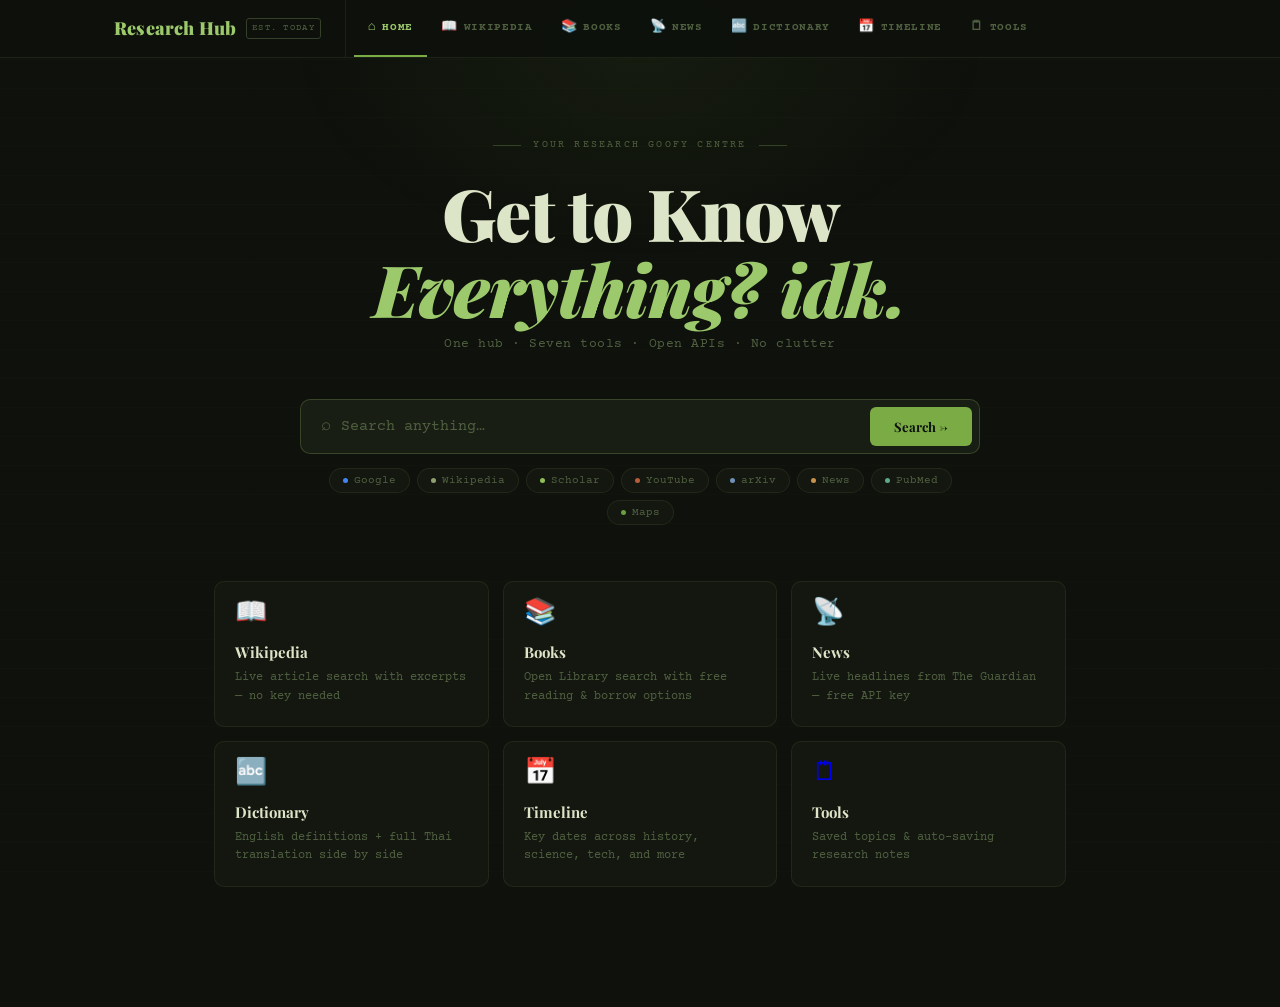
==== commit ce9d5bd7: "fix: title" ====
--- a/index.html
+++ b/index.html
@@ -29,8 +29,8 @@
 <!-- HERO -->
 <section class="hero">
   <div class="container">
-    <p class="hero-eyebrow">your research command centre</p>
-    <h1 class="hero-title">Know<br><em>Everything.</em></h1>
+    <p class="hero-eyebrow">your research goofy centre</p>
+    <h1 class="hero-title">Get to Know<br><em>Everything? idk.</em></h1>
     <p class="hero-sub">One hub · Seven tools · Open APIs · No clutter</p>
 
     <div class="search-wrap">
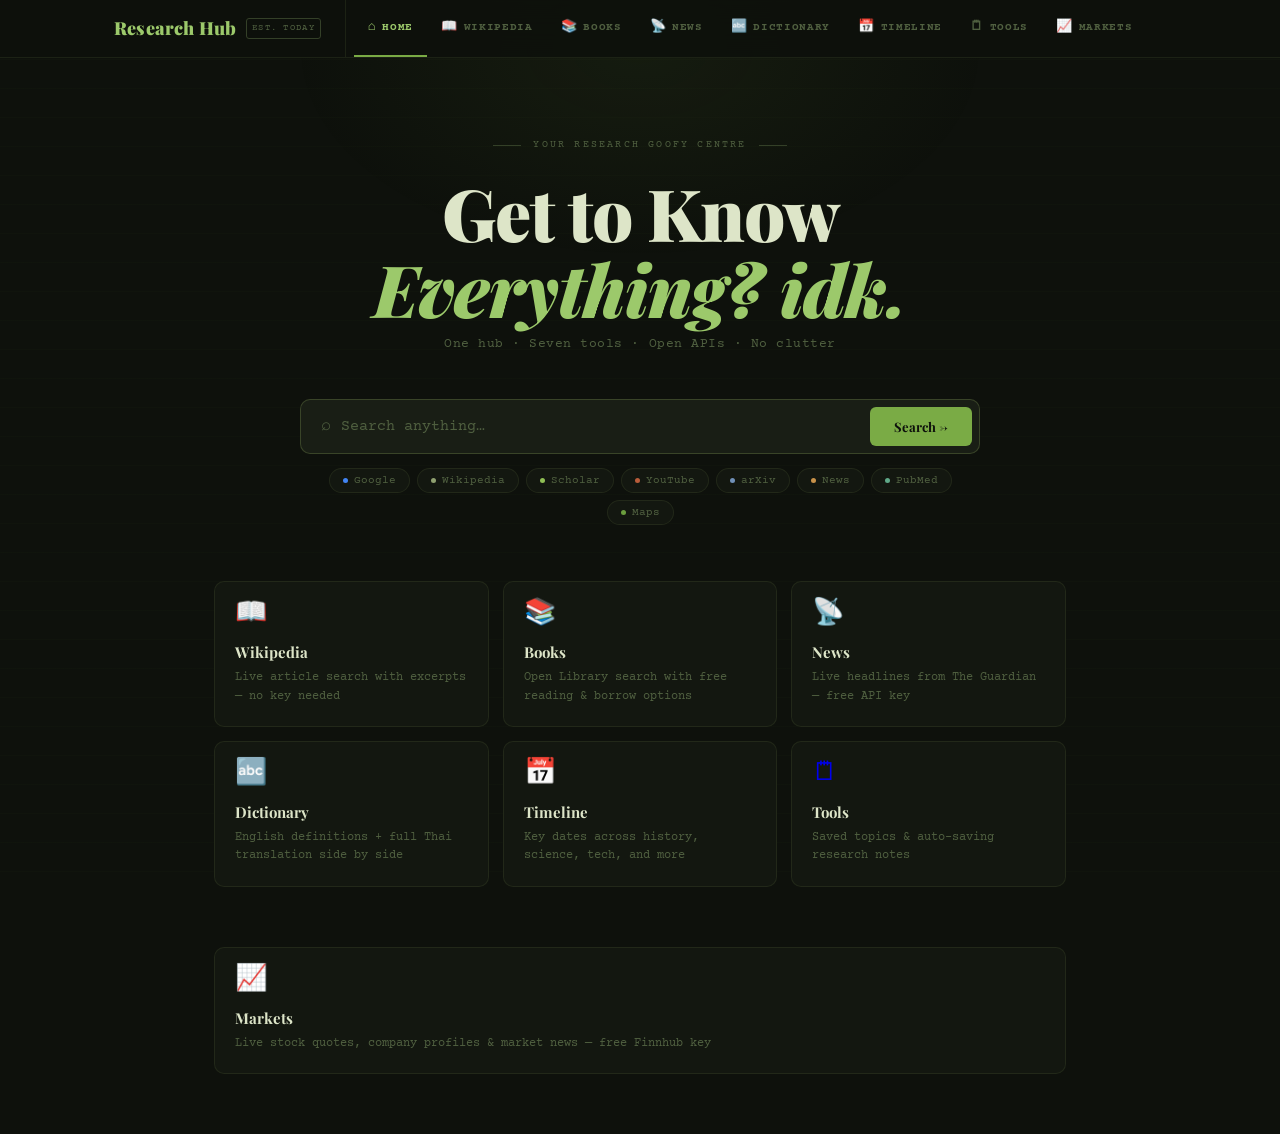
==== commit 93b02d60: "add: gitignore and markets webpage" ====
--- a/index.html
+++ b/index.html
@@ -16,12 +16,13 @@
     </a>
     <nav class="nav-links">
       <a class="nav-link" href="index.html"><span class="nav-icon">⌂</span> Home</a>
-      <a class="nav-link" href="wikipedia.html"><span class="nav-icon">📖</span> Wikipedia</a>
-      <a class="nav-link" href="books.html"><span class="nav-icon">📚</span> Books</a>
-      <a class="nav-link" href="news.html"><span class="nav-icon">📡</span> News</a>
-      <a class="nav-link" href="dictionary.html"><span class="nav-icon">🔤</span> Dictionary</a>
-      <a class="nav-link" href="timeline.html"><span class="nav-icon">📅</span> Timeline</a>
-      <a class="nav-link" href="tools.html"><span class="nav-icon">🗒</span> Tools</a>
+      <a class="nav-link" href="page/wikipedia.html"><span class="nav-icon">📖</span> Wikipedia</a>
+      <a class="nav-link" href="page/books.html"><span class="nav-icon">📚</span> Books</a>
+      <a class="nav-link" href="page/news.html"><span class="nav-icon">📡</span> News</a>
+      <a class="nav-link" href="page/dictionary.html"><span class="nav-icon">🔤</span> Dictionary</a>
+      <a class="nav-link" href="page/timeline.html"><span class="nav-icon">📅</span> Timeline</a>
+      <a class="nav-link" href="page/tools.html"><span class="nav-icon">🗒</span> Tools</a>
+          <a class="nav-link" href="page/markets.html"><span class="nav-icon">📈</span> Markets</a>
     </nav>
   </div>
 </header>
@@ -57,35 +58,41 @@
 <!-- FEATURE CARDS -->
 <div class="container">
   <div class="feature-grid">
-    <a class="feature-card" href="wikipedia.html">
+    <a class="feature-card" href="page/wikipedia.html">
       <div class="feature-icon">📖</div>
       <div class="feature-name">Wikipedia</div>
       <div class="feature-desc">Live article search with excerpts — no key needed</div>
     </a>
-    <a class="feature-card" href="books.html">
+    <a class="feature-card" href="page/books.html">
       <div class="feature-icon">📚</div>
       <div class="feature-name">Books</div>
       <div class="feature-desc">Open Library search with free reading &amp; borrow options</div>
     </a>
-    <a class="feature-card" href="news.html">
+    <a class="feature-card" href="page/news.html">
       <div class="feature-icon">📡</div>
       <div class="feature-name">News</div>
       <div class="feature-desc">Live headlines from The Guardian — free API key</div>
     </a>
-    <a class="feature-card" href="dictionary.html">
+    <a class="feature-card" href="page/dictionary.html">
       <div class="feature-icon">🔤</div>
       <div class="feature-name">Dictionary</div>
       <div class="feature-desc">English definitions + full Thai translation side by side</div>
     </a>
-    <a class="feature-card" href="timeline.html">
+    <a class="feature-card" href="page/timeline.html">
       <div class="feature-icon">📅</div>
       <div class="feature-name">Timeline</div>
       <div class="feature-desc">Key dates across history, science, tech, and more</div>
     </a>
-    <a class="feature-card" href="tools.html">
+    <a class="feature-card" href="page/tools.html">
       <div class="feature-icon">🗒</div>
       <div class="feature-name">Tools</div>
       <div class="feature-desc">Saved topics &amp; auto-saving research notes</div>
+    </a>
+  </div>
+      <a class="feature-card" href="page/markets.html">
+      <div class="feature-icon">📈</div>
+      <div class="feature-name">Markets</div>
+      <div class="feature-desc">Live stock quotes, company profiles & market news — free Finnhub key</div>
     </a>
   </div>
   <div class="page-end"></div>
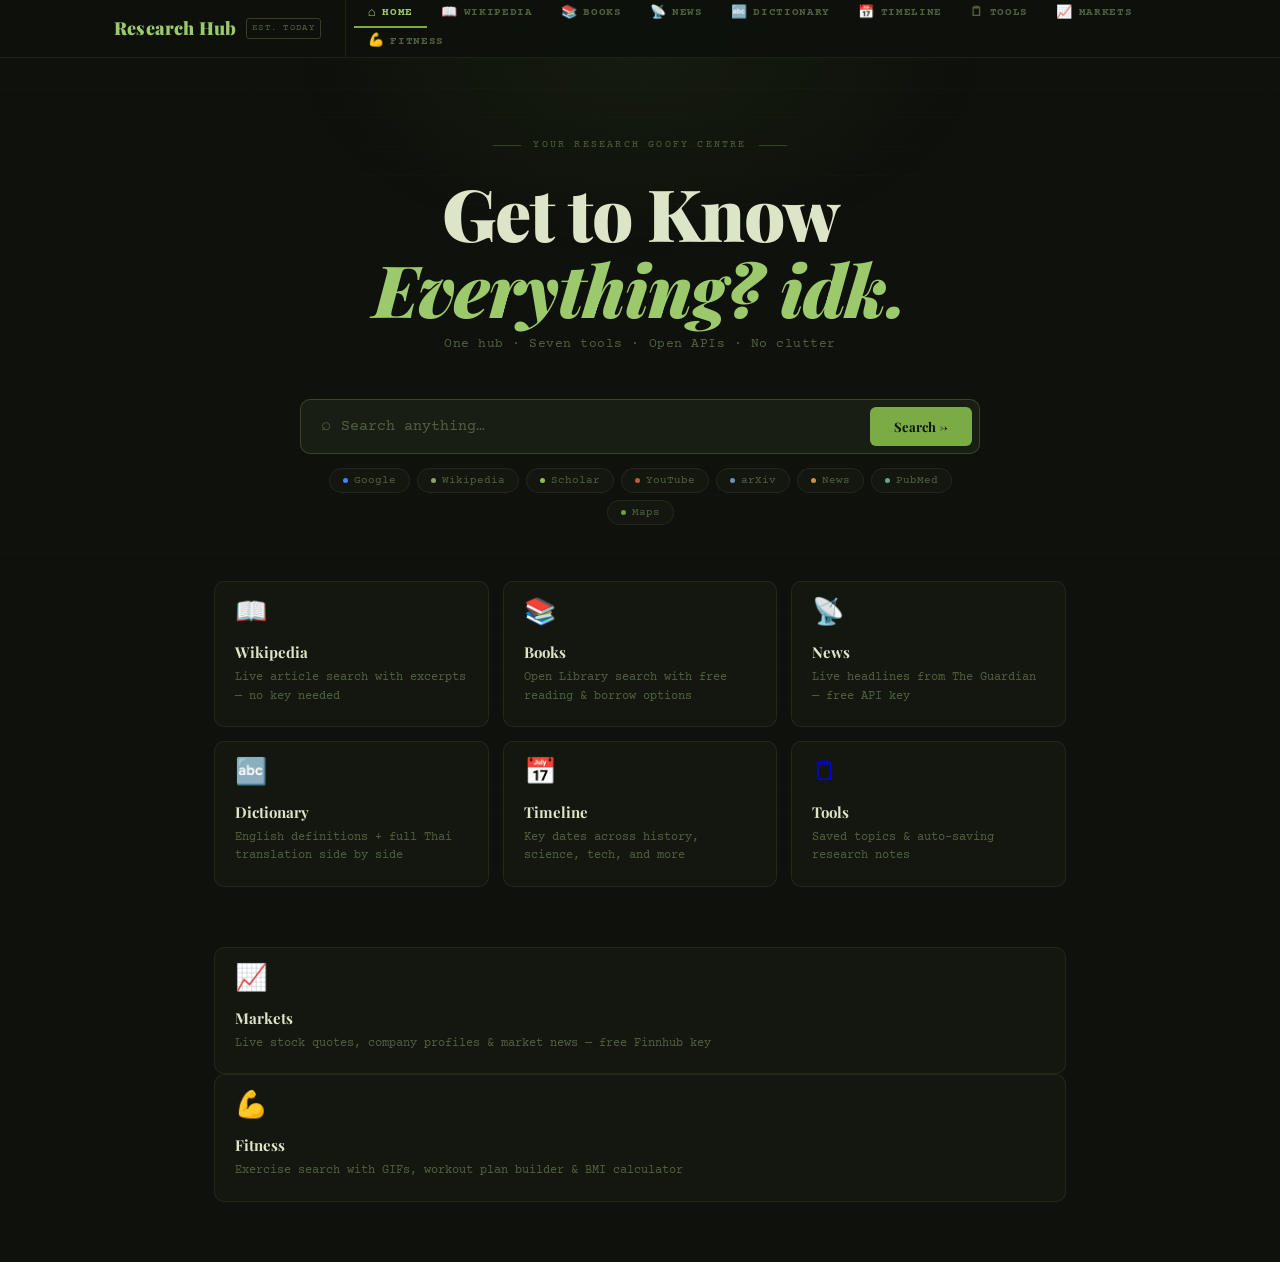
==== commit d98bb498: "add: finess page" ====
--- a/index.html
+++ b/index.html
@@ -23,6 +23,7 @@
       <a class="nav-link" href="page/timeline.html"><span class="nav-icon">📅</span> Timeline</a>
       <a class="nav-link" href="page/tools.html"><span class="nav-icon">🗒</span> Tools</a>
           <a class="nav-link" href="page/markets.html"><span class="nav-icon">📈</span> Markets</a>
+      <a class="nav-link" href="page/fitness.html"><span class="nav-icon">💪</span> Fitness</a>
     </nav>
   </div>
 </header>
@@ -94,6 +95,12 @@
       <div class="feature-name">Markets</div>
       <div class="feature-desc">Live stock quotes, company profiles & market news — free Finnhub key</div>
     </a>
+    <a class="feature-card" href="page/fitness.html">
+      <div class="feature-icon">💪</div>
+      <div class="feature-name">Fitness</div>
+      <div class="feature-desc">Exercise search with GIFs, workout plan builder & BMI calculator</div>
+    </a>
+    </a>
   </div>
   <div class="page-end"></div>
 </div>
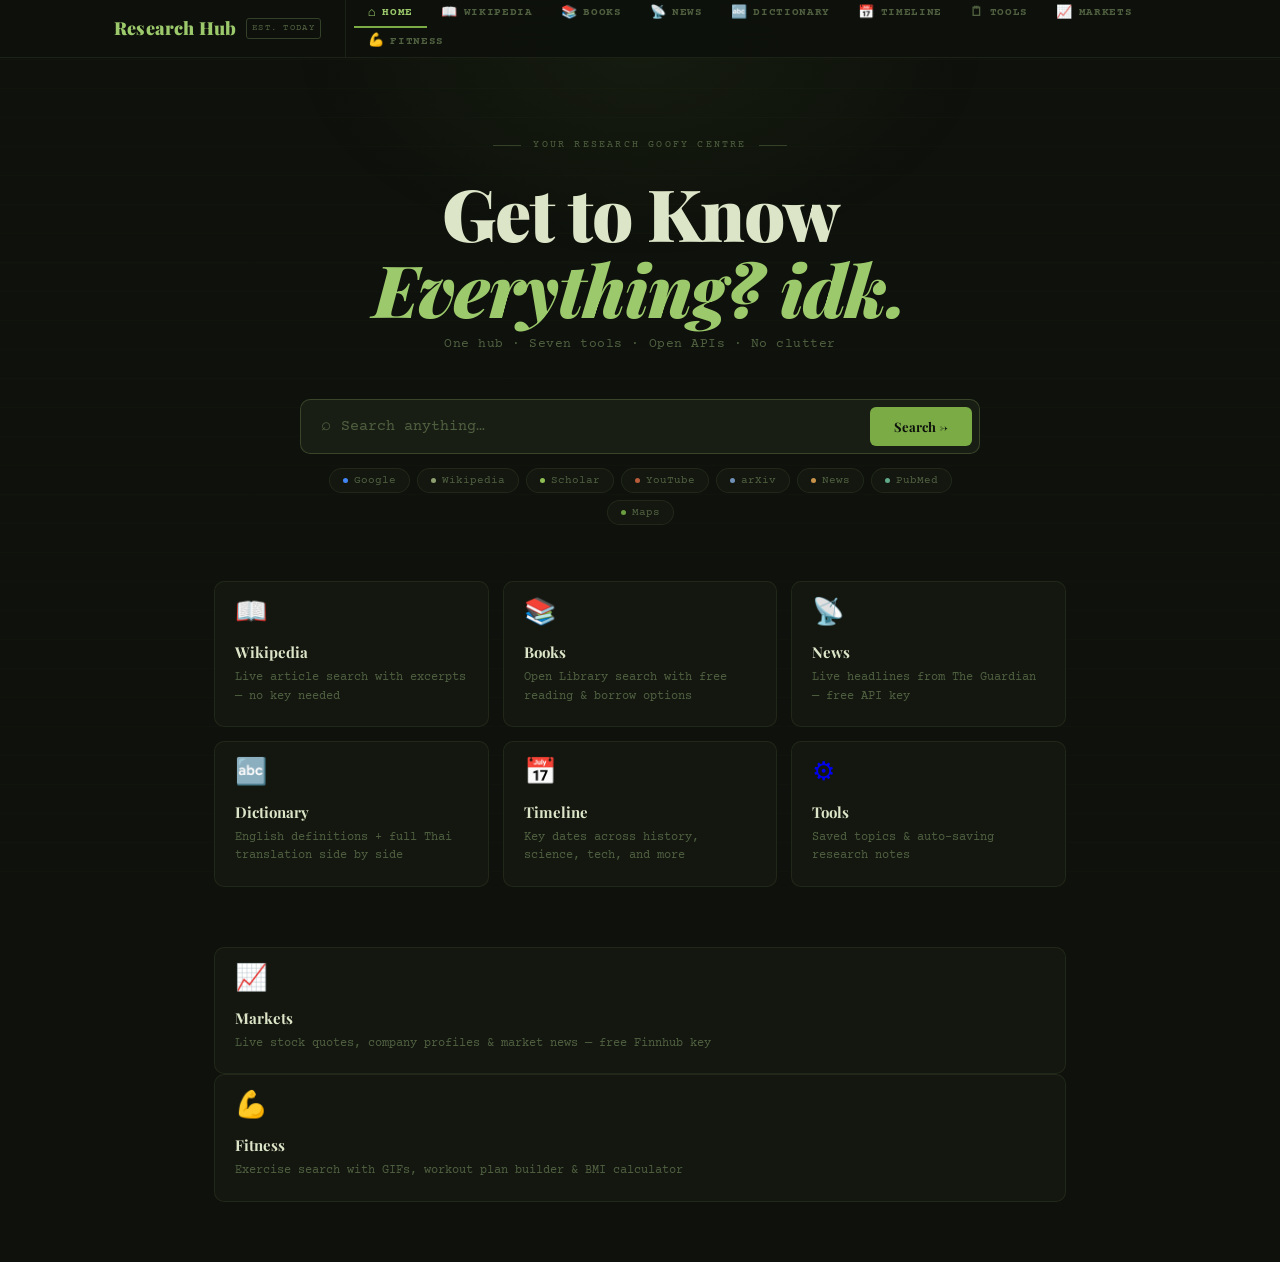
==== commit 356eaddb: "fix: make timeline.html use /data/timeline.json file" ====
--- a/index.html
+++ b/index.html
@@ -85,7 +85,7 @@
       <div class="feature-desc">Key dates across history, science, tech, and more</div>
     </a>
     <a class="feature-card" href="page/tools.html">
-      <div class="feature-icon">🗒</div>
+      <div class="feature-icon">⚙</div>
       <div class="feature-name">Tools</div>
       <div class="feature-desc">Saved topics &amp; auto-saving research notes</div>
     </a>
